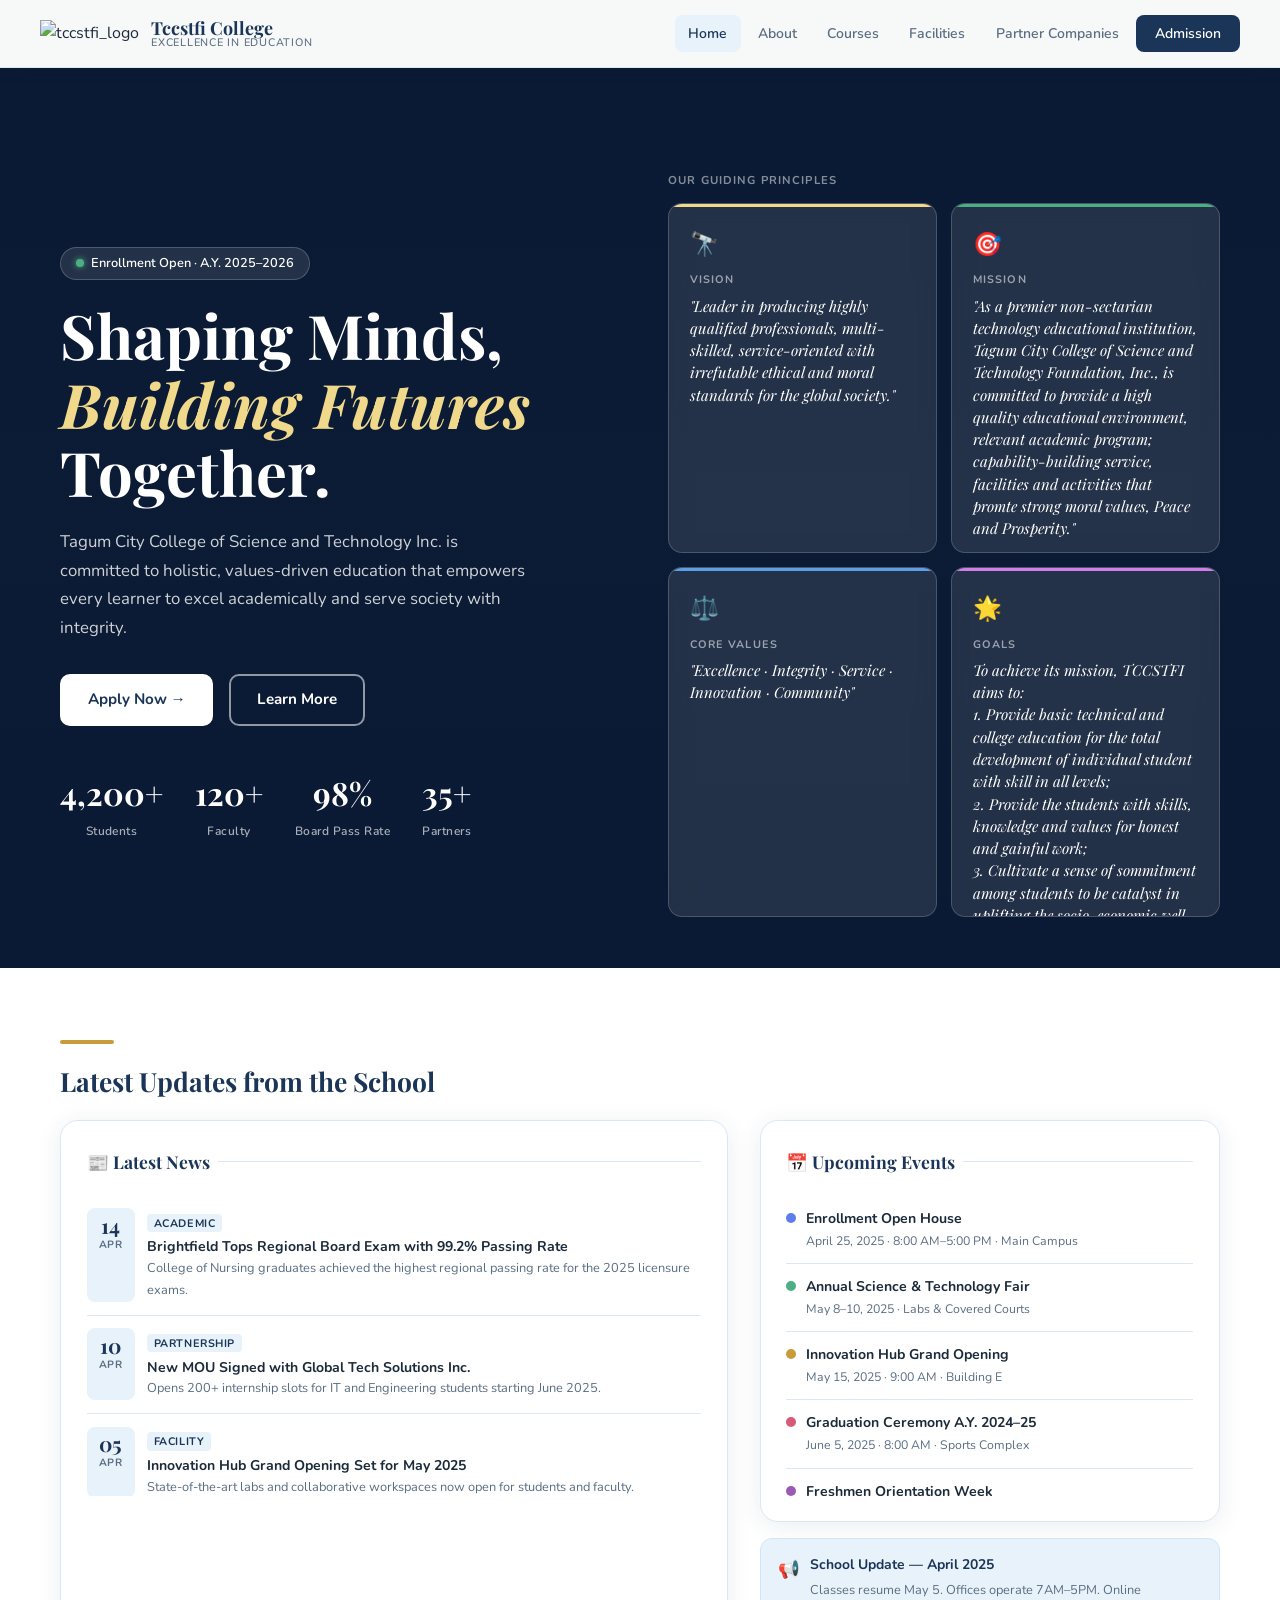
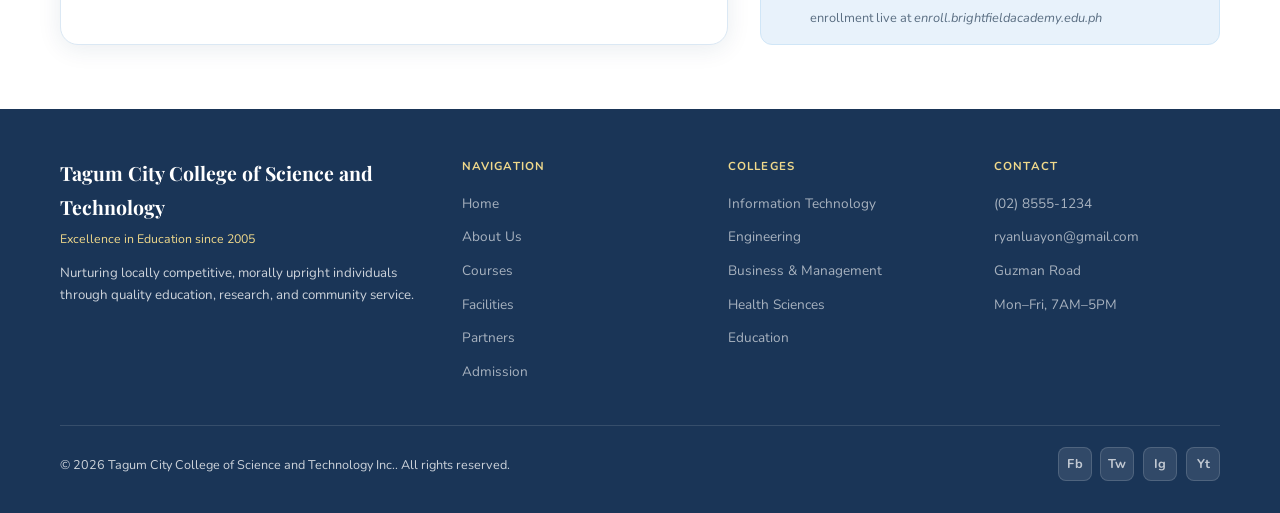
==== index.html @ 43480ca5 "Add files via upload" ====
<!DOCTYPE html>
<html lang="en">
<head>
<meta charset="UTF-8"/>
<meta name="viewport" content="width=device-width, initial-scale=1.0"/>
<title>Tccstfi College</title>
<link href="https://fonts.googleapis.com/css2?family=Playfair+Display:ital,wght@0,400;0,600;0,700;1,400&family=Nunito:wght@300;400;500;600;700&display=swap" rel="stylesheet"/>
<link rel="stylesheet" href="style.css"/>
</head>
<body>

                                                    <!-- NAVBAR -->

<nav>
  <div class="logo" onclick="go('home')">
    <div class="logo-box">
       <img src="/images/logo.png" alt="tccstfi_logo" class="tccstfi_logo">
    </div>
    <div class="logo-text">Tccstfi College<small>Excellence in Education</small></div>
  </div>
  <div class="nav-links" id="nl">
    <a data-p="home"       onclick="go('home')"        class="active">Home</a>
    <a data-p="about"      onclick="go('about')">About</a>
    <a data-p="courses"    onclick="go('courses')">Courses</a>
    <a data-p="facilities" onclick="go('facilities')">Facilities</a>
    <a data-p="partners"   onclick="go('partners')">Partner Companies</a>
    <a data-p="admission"  onclick="go('admission')"   class="cta">Admission</a>
  </div>
  <div class="burger" onclick="toggleMob()"><span></span><span></span><span></span></div>
</nav>

<div class="mob-nav" id="mn">
  <a data-m="home"       onclick="go('home');closeMob()"        class="active">Home</a>
  <a data-m="about"      onclick="go('about');closeMob()">About</a>
  <a data-m="courses"    onclick="go('courses');closeMob()">Courses</a>
  <a data-m="facilities" onclick="go('facilities');closeMob()">Facilities</a>
  <a data-m="partners"   onclick="go('partners');closeMob()">Partner Companies</a>
  <a data-m="admission"  onclick="go('admission');closeMob()" class="mcta">Admission</a>
</div>


                                                                    <!-- ========== HOME ========== -->

<div class="page active" id="page-home">
  <div class="home-hero">
    <div class="hhi">
      <div>
            <div class="home-live">Enrollment Open · A.Y. 2025–2026</div>
            <h1 class="home-title">Shaping Minds,<br><em>Building Futures</em><br>Together.</h1>
            <p class="home-desc">Tagum City College of Science and Technology Inc. is committed to holistic, values-driven education that empowers every learner to excel academically and serve society with integrity.</p>
            <div class="home-btns">
                <a class="btn-white" onclick="go('admission')">Apply Now →</a>
                <a class="btn-ghost" onclick="go('about')">Learn More</a>
            </div>
            <div class="home-stats">
                <div class="sti">
                    <div class="stn">4,200+</div>
                    <div class="stl">Students</div>
                </div>
                <div class="sti">
                    <div class="stn">120+</div>
                    <div class="stl">Faculty</div>
                </div>
                <div class="sti">
                    <div class="stn">98%</div>
                    <div class="stl">Board Pass Rate</div>
                </div>
                <div class="sti">
                    <div class="stn">35+</div>
                    <div class="stl">Partners</div>
                </div>
            </div>
        </div>
      <div>
        <div style="font-size:.71rem;font-weight:700;letter-spacing:.1em;text-transform:uppercase;color:rgba(255,255,255,.5);margin-bottom:.8rem">Our Guiding Principles</div>
        <div class="vm-grid">
          <div class="vm v1">
            <div class="vm-ico">🔭</div>
            <div class="vm-lbl">Vision</div>
            <div class="vm-txt">"Leader in producing highly qualified professionals, multi-skilled, service-oriented with irrefutable ethical and moral standards for the global society."</div>
        </div>
          <div class="vm v2">
            <div class="vm-ico">🎯</div>
            <div class="vm-lbl">Mission</div>
            <div class="vm-txt">"As a premier non-sectarian technology educational institution, Tagum City College of Science and Technology Foundation, Inc., is committed to provide a high quality educational environment, relevant academic program;
              capability-building service, facilities and activities that promte strong moral values, Peace and Prosperity."
            </div>
        </div>
         <div class="vm v3">
          <div class="vm-ico">⚖️</div>
          <div class="vm-lbl">Core Values</div>
          <div class="vm-txt">"Excellence · Integrity · Service · Innovation · Community"</div>
        </div>
          <div class="vm v4">
            <div class="vm-ico">🌟</div>
            <div class="vm-lbl">Goals</div>
            <div class="vm-txt">To achieve its mission, TCCSTFI aims to: <br>
                  1. Provide basic technical and college education for the total development of individual student with skill in all levels; <br>
                  2. Provide the students with skills, knowledge and values for honest and gainful work; <br>
                  3. Cultivate a sense of sommitment among students to be catalyst in uplifting the socio-economic well being of the community where they live in; <br>
                  4. Train research-oriented students on techniques and scientific ways of finding solutions to social problems. <br>
                  5. Provide outreach programs that facilitate the transfer of technology and promote self-reliance among the less-privileged of the Philippine society; <br>
                  6. Produce highly competent grauates with strong leadership and a high sense of moral and ethical standards for the industry needs; <br>
                  7. Develop and strengthen the values of leadership, cooperation, collegiality and respect for human dignity in a culture of peace. <br></div>
        </div>
        </div>
      </div>
    </div>
  </div>

  <div class="home-updates">
    <div class="hu-in">
      <div class="bar"></div>
      <h2 class="h1" style="font-size:1.65rem;margin-bottom:1.4rem">Latest Updates from the School</h2>
      <div class="hu-grid">

                                                               <!-- ----Latest News ------ -->
            <div class="card">
                <div class="ctitle">📰 Latest News</div>
                <div class="carousel">
                  <div class="carousel-inner">
                     <div class="ni">
                    <div class="nd">
                        <div class="nd-d">14</div>
                        <div class="nd-m">Apr</div>
                    </div>
                    <div>
                        <span class="ntag">Academic</span>
                        <div class="nhead">Brightfield Tops Regional Board Exam with 99.2% Passing Rate</div>
                        <div class="nsnip">College of Nursing graduates achieved the highest regional passing rate for the 2025 licensure exams.</div>
                    </div>
                  </div>
                 <div class="ni">
                    <div class="nd">
                        <div class="nd-d">10</div>
                        <div class="nd-m">Apr</div>
                    </div>
                    <div>
                        <span class="ntag">Partnership</span>
                        <div class="nhead">New MOU Signed with Global Tech Solutions Inc.</div>
                        <div class="nsnip">Opens 200+ internship slots for IT and Engineering students starting June 2025.</div>
                    </div>
                </div>
                <div class="ni">
                    <div class="nd">
                        <div class="nd-d">05</div>
                        <div class="nd-m">Apr</div>
                    </div>
                    <div>
                        <span class="ntag">Facility</span>
                        <div class="nhead">Innovation Hub Grand Opening Set for May 2025</div>
                        <div class="nsnip">State-of-the-art labs and collaborative workspaces now open for students and faculty.</div>
                    </div>
                 </div>
                 <div class="ni">
                    <div class="nd">
                        <div class="nd-d">01</div>
                        <div class="nd-m">Apr</div>
                    </div>
                      <div>
                        <span class="ntag">Award</span>
                        <div class="nhead">Academy Receives CHED Level III Accreditation</div>
                        <div class="nsnip">The highest recognition level granted to four degree programs this academic year.</div>
                   </div>
                  </div>
                <div class="ni">
                    <div class="nd">
                        <div class="nd-d">14</div>
                        <div class="nd-m">Apr</div>
                    </div>
                    <div>
                        <span class="ntag">Academic</span>
                        <div class="nhead">Brightfield Tops Regional Board Exam with 99.2% Passing Rate</div>
                        <div class="nsnip">College of Nursing graduates achieved the highest regional passing rate for the 2025 licensure exams.</div>
                    </div>
                  </div>
                 <div class="ni">
                    <div class="nd">
                        <div class="nd-d">10</div>
                        <div class="nd-m">Apr</div>
                    </div>
                    <div>
                        <span class="ntag">Partnership</span>
                        <div class="nhead">New MOU Signed with Global Tech Solutions Inc.</div>
                        <div class="nsnip">Opens 200+ internship slots for IT and Engineering students starting June 2025.</div>
                    </div>
                </div>
                <div class="ni">
                    <div class="nd">
                        <div class="nd-d">05</div>
                        <div class="nd-m">Apr</div>
                    </div>
                    <div>
                        <span class="ntag">Facility</span>
                        <div class="nhead">Innovation Hub Grand Opening Set for May 2025</div>
                        <div class="nsnip">State-of-the-art labs and collaborative workspaces now open for students and faculty.</div>
                    </div>
                 </div>
                 <div class="ni">
                    <div class="nd">
                        <div class="nd-d">01</div>
                        <div class="nd-m">Apr</div>
                    </div>
                      <div>
                        <span class="ntag">Award</span>
                        <div class="nhead">Academy Receives CHED Level III Accreditation</div>
                        <div class="nsnip">The highest recognition level granted to four degree programs this academic year.</div>
                   </div>
                  </div>
                  </div>
                  </div>
              </div>

                                                                <!-- -----upcoming Events----- -->

            <div>
            <div class="card" style="margin-bottom:1rem">
                <div class="ctitle">📅 Upcoming Events</div>
                <div class="carousel">
                  <div class="carousel-inner">
                    <div class="ei">
                  <div class="edot" style="background:#5c7ded"></div>
                  <div>
                    <div class="etit">Enrollment Open House</div>
                    <div class="emeta">April 25, 2025 · 8:00 AM–5:00 PM · Main Campus</div>
                  </div>
                </div>
                <div class="ei">
                  <div class="edot" style="background:#4caf83"></div>
                  <div>
                    <div class="etit">Annual Science & Technology Fair</div>
                    <div class="emeta">May 8–10, 2025 · Labs & Covered Courts</div>
                  </div>
                </div>
                <div class="ei">
                  <div class="edot" style="background:var(--gold)"></div>
                  <div>
                    <div class="etit">Innovation Hub Grand Opening</div>
                    <div class="emeta">May 15, 2025 · 9:00 AM · Building E</div>
                  </div>
                </div>
                <div class="ei">
                  <div class="edot" style="background:#d85a76"></div>
                  <div>
                    <div class="etit">Graduation Ceremony A.Y. 2024–25</div>
                    <div class="emeta">June 5, 2025 · 8:00 AM · Sports Complex</div>
                  </div>
                  </div>
                <div class="ei">
                  <div class="edot" style="background:#9b59b6"></div>
                  <div>
                    <div class="etit">Freshmen Orientation Week</div>
                    <div class="emeta">August 4–8, 2025 · All Buildings</div>
                  </div>
                </div>
                <div class="ei">
                  <div class="edot" style="background:#5c7ded"></div>
                  <div>
                    <div class="etit">Enrollment Open House</div>
                    <div class="emeta">April 25, 2025 · 8:00 AM–5:00 PM · Main Campus</div>
                  </div>
                </div>
                <div class="ei">
                  <div class="edot" style="background:#4caf83"></div>
                  <div>
                    <div class="etit">Annual Science & Technology Fair</div>
                    <div class="emeta">May 8–10, 2025 · Labs & Covered Courts</div>
                  </div>
                </div>
                <div class="ei">
                  <div class="edot" style="background:var(--gold)"></div>
                  <div>
                    <div class="etit">Innovation Hub Grand Opening</div>
                    <div class="emeta">May 15, 2025 · 9:00 AM · Building E</div>
                  </div>
                </div>
                <div class="ei">
                  <div class="edot" style="background:#d85a76"></div>
                  <div>
                    <div class="etit">Graduation Ceremony A.Y. 2024–25</div>
                    <div class="emeta">June 5, 2025 · 8:00 AM · Sports Complex</div>
                  </div>
                  </div>
                <div class="ei">
                  <div class="edot" style="background:#9b59b6"></div>
                  <div>
                    <div class="etit">Freshmen Orientation Week</div>
                    <div class="emeta">August 4–8, 2025 · All Buildings</div>
                  </div>
                </div>
                </div>
                 </div>
            </div>
            <div class="ustrip">
              <span style="font-size:1.1rem;flex-shrink:0;margin-top:2px">📢</span>
              <div><strong>School Update — April 2025</strong>
                <span>Classes resume May 5. Offices operate 7AM–5PM. Online enrollment live at <em>enroll.brightfieldacademy.edu.ph</em></span>
              </div>
            </div>
            </div>
      </div>
    </div>
  </div>

  <footer>
    <div class="fi">
    <div class="fgrid">
    <div>
      <div class="fn">Tagum City College of Science and Technology</div>
      <div class="ftag">Excellence in Education since 2005</div>
      <p class="fdesc">Nurturing locally competitive, morally upright individuals through quality education, research, and community service.</p>
    </div>
    <div>
      <div class="fct">Navigation</div>
      <ul class="fl">
        <li><a onclick="go('home')">Home</a></li>
        <li><a onclick="go('about')">About Us</a></li>
        <li><a onclick="go('courses')">Courses</a></li>
        <li><a onclick="go('facilities')">Facilities</a></li>
        <li><a onclick="go('partners')">Partners</a></li>
        <li><a onclick="go('admission')">Admission</a></li>
      </ul>
    </div>
    <div>
      <div class="fct">Colleges</div>
      <ul class="fl">
        <li><a onclick="go('courses')">Information Technology</a></li>
        <li><a onclick="go('courses')">Engineering</a></li>
        <li><a onclick="go('courses')">Business & Management</a></li>
        <li><a onclick="go('courses')">Health Sciences</a></li>
        <li><a onclick="go('courses')">Education</a></li>
      </ul>
    </div>
    <div>
      <div class="fct">Contact</div>
      <ul class="fl"><li>
        <a href="tel:028555-1234">(02) 8555-1234</a></li>
        <li><a href="ryanluayon@gmail.com">ryanluayon@gmail.com</a></li>
        <li><a>Guzman Road</a></li>
        <li><a>Mon–Fri, 7AM–5PM</a></li>
      </ul>
    </div>
  </div>
  <div class="fbot">
    <div class="fcopy">© 2026 Tagum City College of Science and Technology Inc.. All rights reserved.</div>
    <div class="fsoc">
      <a href="#" class="sbtn">Fb</a>
      <a href="#" class="sbtn">Tw</a>
      <a href="#" class="sbtn">Ig</a>
      <a href="#" class="sbtn">Yt</a>
    </div>
  </div>
</div>
</footer>
</div>


                                                  <!-- ========== ABOUT ========== -->
<div class="page" id="page-about">
  <div class="phero">
    <div class="phero-in">
      <div class="phero-tag">Our Story</div>
      <div class="phero-title">About Tagum City College Of Science and Technology Inc.</div>
      <p class="phero-sub">A legacy of academic excellence, community service, and character development since 2005.</p>
      <div class="breadcrumb"><a onclick="go('home')">Home</a>
        <span>›</span>
        <span>About</span>
      </div>
    </div>
  </div>

  <div class="wrap">
    <div class="ab-grid">
      <div style="position:relative">
        <div class="ab-frame">
          <div class="ab-frame-in">
            <img src="/images/tccstfi.png" alt="">
            <p>Tagum City College of Science and Technology Inc.</p>
          </div>
          <div class="ab-badge"><strong>1989</strong><span>Year Founded</span></div>
        </div>
        <div class="ab-vals">
          <div class="avc">
            <div class="avc-t">🏆 Excellence</div>
            <div class="avc-d">Committed to the highest academic and professional standards in all endeavors.</div>
          </div>
          <div class="avc">
            <div class="avc-t">🤝 Integrity</div>
            <div class="avc-d">Upholding honesty, transparency, and ethical conduct in every action.</div>
          </div>
          <div class="avc">
            <div class="avc-t">🌱 Service</div>
            <div class="avc-d">Dedicated to giving back through outreach and community extension work.</div>
          </div>
          <div class="avc"><div class="avc-t">💡 Innovation</div>
          <div class="avc-d">Embracing new ideas, research, and technologies to advance education.</div>
        </div>
        </div>
      </div>
      <div>
        <div class="tag">Our History</div>
        <h2 class="h1">A Legacy of Learning &amp; Leadership</h2>
        <div class="bar"></div>
        <p style="color:var(--muted);margin-bottom:1.5rem;font-size:.95rem">Tagum City College of Science and Technology Inc. was born from a dream to bring quality education to the community — a vision that has grown into one of the region's most trusted academic institutions, shaping thousands of lives for over two decades.</p>
        <div class="tl">
          <div class="tli">
            <div class="tll">
              <div class="tld"></div>
              <div class="tlln"></div>
            </div>
            <div>
              <div class="tly">1989</div>
              <div class="tlt">Founding</div>
              <div class="tldesc">Established by Blah Blah Blah with a mission to make higher education accessible to all in the region.</div>
            </div>
          </div>
          <div class="tli">
            <div class="tll">
              <div class="tld"></div>
              <div class="tlln"></div>
            </div>
            <div>
              <div class="tly">2005</div>
              <div class="tlt">First CHED Accreditation</div>
              <div class="tldesc">Palihug nalang ko unsay ibutang ninyo drea basta about.</div>
            </div>
          </div>
          <div class="tli">
            <div class="tll">
              <div class="tld"></div>
              <div class="tlln"></div>
            </div>
            <div>
              <div class="tly">2005</div>
              <div class="tlt">Campus Expansion</div>
              <div class="tldesc">Basta when na expand and campus.</div>
            </div>
          </div>
          <div class="tli">
            <div class="tll">
              <div class="tld"></div>
              <div class="tlln"></div>
            </div>
            <div>
              <div class="tly">2015</div>
              <div class="tlt">Digital Transformation</div>
              <div class="tldesc">Launched online learning platforms and formed 20+ corporate partnerships for OJT placements.</div>
            </div>
          </div>
          <div class="tli">
            <div class="tll">
              <div class="tld"></div>
            </div>
            <div>
              <div class="tly">2025</div>
              <div class="tlt">Today</div>
              <div class="tldesc">Over 4,200 students, 120+ faculty, 6 colleges, and 35+ industry partners — shaping the future every day gipamatak an ra naku ni wala ko kabalo unsay ibutang.</div>
            </div>
          </div>
        </div>
        <div style="margin-top:2rem"><a class="btn" onclick="go('courses')">Explore Our Courses →</a></div>
      </div>
    </div>
  </div>

  <footer>
    <div class="fi">
    <div class="fgrid">
    <div>
      <div class="fn">Tagum City College of Science and Technology</div>
      <div class="ftag">Excellence in Education since 2005</div>
      <p class="fdesc">Nurturing locally competitive, morally upright individuals through quality education, research, and community service.</p>
    </div>
    <div>
      <div class="fct">Navigation</div>
      <ul class="fl">
        <li><a onclick="go('home')">Home</a></li>
        <li><a onclick="go('about')">About Us</a></li>
        <li><a onclick="go('courses')">Courses</a></li>
        <li><a onclick="go('facilities')">Facilities</a></li>
        <li><a onclick="go('partners')">Partners</a></li>
        <li><a onclick="go('admission')">Admission</a></li>
      </ul>
    </div>
    <div>
      <div class="fct">Colleges</div>
      <ul class="fl">
        <li><a onclick="go('courses')">Information Technology</a></li>
        <li><a onclick="go('courses')">Engineering</a></li>
        <li><a onclick="go('courses')">Business & Management</a></li>
        <li><a onclick="go('courses')">Health Sciences</a></li>
        <li><a onclick="go('courses')">Education</a></li>
      </ul>
    </div>
    <div>
      <div class="fct">Contact</div>
      <ul class="fl"><li>
        <a href="tel:028555-1234">(02) 8555-1234</a></li>
        <li><a href="ryanluayon@gmail.com">ryanluayon@gmail.com</a></li>
        <li><a>Guzman Road</a></li>
        <li><a>Mon–Fri, 7AM–5PM</a></li>
      </ul>
    </div>
  </div>
  <div class="fbot">
    <div class="fcopy">© 2026 Tagum City College of Science and Technology Inc.. All rights reserved.</div>
    <div class="fsoc">
      <a href="#" class="sbtn">Fb</a>
      <a href="#" class="sbtn">Tw</a>
      <a href="#" class="sbtn">Ig</a>
      <a href="#" class="sbtn">Yt</a>
    </div>
  </div>
</div>
</footer>
</div>


                                                  <!-- ========== COURSES ========== -->
<div class="page" id="page-courses">
  <div class="phero"><div class="phero-in">
    <div class="phero-tag">Academic Programs</div>
    <div class="phero-title">Explore Our Courses</div>
    <p class="phero-sub">Six colleges offering undergraduate and graduate programs designed to meet industry demands and develop career-ready graduates.</p>
    <div class="breadcrumb">
      <a onclick="go('home')">Home</a>
      <span>›</span>
      <span>Courses</span>
    </div>
  </div>
</div>

  <div class="wrap">
    <div class="cg">
      <div class="cc"><div class="cc-bar b1"></div><div class="cc-head"><div class="cc-ico i1">💻</div><div><div class="cc-name">College of Information Technology</div><div class="cc-lvl">Undergraduate · Graduate</div></div></div><p class="cc-desc">Develop technical expertise in software, networks, and digital systems for today's fast-evolving technology landscape.</p><div class="cc-slbl">Programs Offered</div><div class="cc-tags"><span class="cc-tag">BS Computer Science</span><span class="cc-tag">BS Information Technology</span><span class="cc-tag">BS Data Science</span><span class="cc-tag">MS Information Systems</span><span class="cc-tag">Certificate in Cybersecurity</span></div><div class="cc-foot"><span class="cc-dur">4 yrs (BS) · 2 yrs (MS)</span><span class="cc-u">136–142 Units</span></div></div>

      <div class="cc"><div class="cc-bar b2"></div><div class="cc-head"><div class="cc-ico i2">⚙️</div><div><div class="cc-name">College of Engineering</div><div class="cc-lvl">Undergraduate · Graduate</div></div></div><p class="cc-desc">Build, innovate, and solve real-world problems through rigorous engineering education and hands-on training.</p><div class="cc-slbl">Programs Offered</div><div class="cc-tags"><span class="cc-tag">BS Civil Engineering</span><span class="cc-tag">BS Electrical Engineering</span><span class="cc-tag">BS Mechanical Engineering</span><span class="cc-tag">BS Electronics Engineering</span><span class="cc-tag">MS Engineering Management</span></div><div class="cc-foot"><span class="cc-dur">5 yrs (BS) · 2 yrs (MS)</span><span class="cc-u">170–180 Units</span></div></div>

      <div class="cc"><div class="cc-bar b3"></div><div class="cc-head"><div class="cc-ico i3">🏢</div><div><div class="cc-name">College of Business &amp; Management</div><div class="cc-lvl">Undergraduate · Graduate</div></div></div><p class="cc-desc">Equip future leaders with business acumen, entrepreneurial thinking, and global management principles.</p><div class="cc-slbl">Programs Offered</div><div class="cc-tags"><span class="cc-tag">BS Accountancy</span><span class="cc-tag">BS Business Administration</span><span class="cc-tag">BS Entrepreneurship</span><span class="cc-tag">BS Financial Management</span><span class="cc-tag">MBA</span></div><div class="cc-foot"><span class="cc-dur">4 yrs (BS) · 2 yrs (MBA)</span><span class="cc-u">130–148 Units</span></div></div>

      <div class="cc"><div class="cc-bar b4"></div><div class="cc-head"><div class="cc-ico i4">🩺</div><div><div class="cc-name">College of Health Sciences</div><div class="cc-lvl">Undergraduate · Post-grad</div></div></div><p class="cc-desc">Train compassionate health professionals in evidence-based practice, clinical skills, and patient-centered care.</p><div class="cc-slbl">Programs Offered</div><div class="cc-tags"><span class="cc-tag">BS Nursing</span><span class="cc-tag">BS Pharmacy</span><span class="cc-tag">BS Medical Technology</span><span class="cc-tag">BS Radiologic Technology</span><span class="cc-tag">BS Physical Therapy</span></div><div class="cc-foot"><span class="cc-dur">4 yrs (BS)</span><span class="cc-u">150–160 Units</span></div></div>

      <div class="cc"><div class="cc-bar b5"></div><div class="cc-head"><div class="cc-ico i5">📚</div><div><div class="cc-name">College of Education</div><div class="cc-lvl">Undergraduate · Graduate</div></div></div><p class="cc-desc">Shape skilled educators committed to learner-centered and inclusive quality teaching across all levels.</p><div class="cc-slbl">Programs Offered</div><div class="cc-tags"><span class="cc-tag">BSED – English</span><span class="cc-tag">BSED – Mathematics</span><span class="cc-tag">BSED – Science</span><span class="cc-tag">BEED – Gen. Education</span><span class="cc-tag">Master of Arts in Teaching</span></div><div class="cc-foot"><span class="cc-dur">4 yrs (BS) · 2 yrs (MAT)</span><span class="cc-u">140–152 Units</span></div></div>

      <div class="cc"><div class="cc-bar b6"></div><div class="cc-head"><div class="cc-ico i6">🔬</div><div><div class="cc-name">College of Arts &amp; Sciences</div><div class="cc-lvl">Undergraduate · Graduate</div></div></div><p class="cc-desc">Explore humanities, social sciences, and natural sciences to develop critical thinking and broad perspectives.</p><div class="cc-slbl">Programs Offered</div><div class="cc-tags"><span class="cc-tag">BS Psychology</span><span class="cc-tag">AB Communication</span><span class="cc-tag">BS Biology</span><span class="cc-tag">AB Political Science</span><span class="cc-tag">Master of Psychology</span></div><div class="cc-foot"><span class="cc-dur">4 yrs (BS/AB) · 2 yrs (MS)</span><span class="cc-u">128–145 Units</span></div></div>
    </div>

    <div style="text-align:center;margin-top:3rem;padding:2rem;background:var(--white);border:1px solid var(--border);border-radius:var(--rl);box-shadow:var(--sh)">
      <p style="font-size:.95rem;color:var(--muted);margin-bottom:.8rem">Questions about a specific program? Our academic advisors are ready to help.</p>
      <a class="btn" onclick="go('admission')">Contact an Academic Advisor →</a>
    </div>
  </div>

 <footer>
    <div class="fi">
    <div class="fgrid">
    <div>
      <div class="fn">Tagum City College of Science and Technology</div>
      <div class="ftag">Excellence in Education since 2005</div>
      <p class="fdesc">Nurturing locally competitive, morally upright individuals through quality education, research, and community service.</p>
    </div>
    <div>
      <div class="fct">Navigation</div>
      <ul class="fl">
        <li><a onclick="go('home')">Home</a></li>
        <li><a onclick="go('about')">About Us</a></li>
        <li><a onclick="go('courses')">Courses</a></li>
        <li><a onclick="go('facilities')">Facilities</a></li>
        <li><a onclick="go('partners')">Partners</a></li>
        <li><a onclick="go('admission')">Admission</a></li>
      </ul>
    </div>
    <div>
      <div class="fct">Colleges</div>
      <ul class="fl">
        <li><a onclick="go('courses')">Information Technology</a></li>
        <li><a onclick="go('courses')">Engineering</a></li>
        <li><a onclick="go('courses')">Business & Management</a></li>
        <li><a onclick="go('courses')">Health Sciences</a></li>
        <li><a onclick="go('courses')">Education</a></li>
      </ul>
    </div>
    <div>
      <div class="fct">Contact</div>
      <ul class="fl"><li>
        <a href="tel:028555-1234">(02) 8555-1234</a></li>
        <li><a href="ryanluayon@gmail.com">ryanluayon@gmail.com</a></li>
        <li><a>Guzman Road</a></li>
        <li><a>Mon–Fri, 7AM–5PM</a></li>
      </ul>
    </div>
  </div>
  <div class="fbot">
    <div class="fcopy">© 2026 Tagum City College of Science and Technology Inc.. All rights reserved.</div>
    <div class="fsoc">
      <a href="#" class="sbtn">Fb</a>
      <a href="#" class="sbtn">Tw</a>
      <a href="#" class="sbtn">Ig</a>
      <a href="#" class="sbtn">Yt</a>
    </div>
  </div>
</div>
</footer>
</div>


                                                <!-- ========== FACILITIES ========== -->
<div class="page" id="page-facilities">
  <div class="phero"><div class="phero-in">
    <div class="phero-tag">Campus Life</div>
    <div class="phero-title">World-Class Facilities</div>
    <p class="phero-sub">A modern 12-hectare campus with dedicated buildings, cutting-edge labs, and extensive recreational infrastructure.</p>
    <div class="breadcrumb">
      <a onclick="go('home')">Home</a>
      <span>›</span>
      <span>Facilities</span>
    </div>
  </div>
</div>

  <div class="wrap">
    <div class="fac-banner">
      <div><div class="fb-t">A Campus Built for Excellence</div><p class="fb-s">Our award-winning campus spans 12 hectares with buildings for each college, recreation areas, and cutting-edge research infrastructure designed to elevate the student experience.</p></div>
      <div class="fb-stats"><div class="fbs"><div class="fbs-n">12</div><div class="fbs-l">Hectares</div></div><div class="fbs"><div class="fbs-n">18</div><div class="fbs-l">Buildings</div></div><div class="fbs"><div class="fbs-n">60+</div><div class="fbs-l">Laboratories</div></div><div class="fbs"><div class="fbs-n">3</div><div class="fbs-l">Libraries</div></div></div>
    </div>
    <div class="fg">
      <div class="fc">
        <div class="fc-img f1">🏛️</div>
        <div class="fc-b">
          <div class="fc-t">Administration Building</div>
          <div class="fc-d">Houses the President's Office, Registrar, Finance, and all administrative departments.</div>
          <div class="fc-badge">Main Campus</div>
        </div>
      </div>
      <div class="fc">
        <div class="fc-img f2">🔬</div>
        <div class="fc-b">
          <div class="fc-t">Science & Research Complex</div>
          <div class="fc-d">24 specialized laboratories with advanced instruments for academic programs and research.</div>
          <div class="fc-badge">Building B</div>
        </div>
      </div>
      <div class="fc">
        <div class="fc-img f3">💡</div>
        <div class="fc-b">
          <div class="fc-t">Innovation Hub</div>
          <div class="fc-d">Co-working spaces, maker labs, a startup incubator, and digital studios for entrepreneurs.</div>
          <div class="fc-badge">Building E · New</div>
        </div>
      </div>
      <div class="fc">
        <div class="fc-img f4">🏥</div>
        <div class="fc-b">
          <div class="fc-t">Health Sciences Building</div>
          <div class="fc-d">Clinical simulation labs, anatomy rooms, and a student health clinic for medical programs.</div>
          <div class="fc-badge">Building C</div>
        </div>
      </div>
      <div class="fc">
        <div class="fc-img f5">📖</div>
        <div class="fc-b">
          <div class="fc-t">Central Library</div>
          <div class="fc-d">80,000+ volumes, digital resources, silent study areas, and collaborative reading lounges.</div>
          <div class="fc-badge">Learning Center</div>
        </div>
      </div>
      <div class="fc">
        <div class="fc-img f6">🏊</div>
        <div class="fc-b"><div class="fc-t">Sports & Wellness Complex</div>
        <div class="fc-d">Olympic pool, gymnasium, outdoor courts, fitness center, and a 400m running track.</div>
        <div class="fc-badge">Recreation Area</div>
      </div>
    </div>
      <div class="fc">
        <div class="fc-img f7">🍽️</div>
        <div class="fc-b">
          <div class="fc-t">Student Center & Cafeteria</div>
          <div class="fc-d">Multi-level food court, student org offices, counseling center, and student lounges.</div>
          <div class="fc-badge">Building D</div>
        </div>
      </div>
      <div class="fc">
        <div class="fc-img f8">🎭</div>
        <div class="fc-b">
          <div class="fc-t">Performing Arts Theater</div>
          <div class="fc-d">1,200-seat auditorium with professional stage lighting, sound systems, and rehearsal rooms.</div>
          <div class="fc-badge">Cultural Center</div>
        </div>
      </div>
    </div>
  </div>

<footer>
    <div class="fi">
    <div class="fgrid">
    <div>
      <div class="fn">Tagum City College of Science and Technology</div>
      <div class="ftag">Excellence in Education since 2005</div>
      <p class="fdesc">Nurturing locally competitive, morally upright individuals through quality education, research, and community service.</p>
    </div>
    <div>
      <div class="fct">Navigation</div>
      <ul class="fl">
        <li><a onclick="go('home')">Home</a></li>
        <li><a onclick="go('about')">About Us</a></li>
        <li><a onclick="go('courses')">Courses</a></li>
        <li><a onclick="go('facilities')">Facilities</a></li>
        <li><a onclick="go('partners')">Partners</a></li>
        <li><a onclick="go('admission')">Admission</a></li>
      </ul>
    </div>
    <div>
      <div class="fct">Colleges</div>
      <ul class="fl">
        <li><a onclick="go('courses')">Information Technology</a></li>
        <li><a onclick="go('courses')">Engineering</a></li>
        <li><a onclick="go('courses')">Business & Management</a></li>
        <li><a onclick="go('courses')">Health Sciences</a></li>
        <li><a onclick="go('courses')">Education</a></li>
      </ul>
    </div>
    <div>
      <div class="fct">Contact</div>
      <ul class="fl"><li>
        <a href="tel:028555-1234">(02) 8555-1234</a></li>
        <li><a href="ryanluayon@gmail.com">ryanluayon@gmail.com</a></li>
        <li><a>Guzman Road</a></li>
        <li><a>Mon–Fri, 7AM–5PM</a></li>
      </ul>
    </div>
  </div>
  <div class="fbot">
    <div class="fcopy">© 2026 Tagum City College of Science and Technology Inc.. All rights reserved.</div>
    <div class="fsoc">
      <a href="#" class="sbtn">Fb</a>
      <a href="#" class="sbtn">Tw</a>
      <a href="#" class="sbtn">Ig</a>
      <a href="#" class="sbtn">Yt</a>
    </div>
  </div>
</div>
</footer>
</div>


                                                <!-- ========== PARTNERS ========== -->
<div class="page" id="page-partners">
  <div class="phero"><div class="phero-in">
    <div class="phero-tag">Industry Connections</div>
    <div class="phero-title">Our Partner Companies</div>
    <p class="phero-sub">Leading corporations partnering with us to provide real-world exposure, internships, and career opportunities for our graduates.</p>
    <div class="breadcrumb"><a onclick="go('home')">Home</a><span>›</span><span>Partner Companies</span></div>
  </div></div>

  <div class="wrap">
    <div class="pg">
      <div class="pc">
        <div class="plogo p1">AFP</div>
        <div>
          <div class="pn">Global Tech Solutions Inc.</div>
          <div class="pi">Information Technology</div>
        </div>
        <p class="pd">A multinational IT company providing software development, cloud solutions, and digital transformation services across Southeast Asia.</p>
        <div class="ps">Partner since 2018 · 80+ Internship Slots</div>
      </div>
      <div class="pc">
        <div class="plogo p2">BFP</div>
        <div>
          <div class="pn">MedPrime Healthcare Group</div>
          <div class="pi">Healthcare & Medicine</div>
        </div>
        <p class="pd">A leading hospital network with 12 facilities nationwide, offering clinical immersion programs for health science students.</p>
        <div class="ps">Partner since 2007 · Clinical Training Partner</div>
      </div>
      <div class="pc">
        <div class="plogo p3">PDEA</div>
        <div>
          <div class="pn">Brightcore Finance Corp.</div>
          <div class="pi">Banking & Finance</div>
        </div>
        <p class="pd">A top-tier financial institution with dedicated internship slots for Accountancy and Financial Management students.</p>
        <div class="ps">Partner since 2012 · 40+ Internship Slots</div>
      </div>
      <div class="pc">
        <div class="plogo p4">SWAT</div>
        <div>
          <div class="pn">Apex Infrastructure &amp; Engineering</div>
          <div class="pi">Construction & Engineering</div>
        </div>
        <p class="pd">One of the country's premier construction firms, offering site immersion programs for engineering students on national projects.</p>
        <div class="ps">Partner since 2010 · Site Immersion Partner</div>
      </div>
      <div class="pc">
        <div class="plogo p5">LTO</div>
        <div>
          <div class="pn">LearningEdge Corporation</div>
          <div class="pi">EdTech & Publishing</div>
        </div>
        <p class="pd">An educational technology company supporting curriculum development, digital tools, and teacher training at TCCSTFI.</p>
        <div class="ps">Partner since 2016 · Curriculum Partner</div>
      </div>
      <div class="pc">
        <div class="plogo p6">PAGCOR</div>
        <div>
          <div class="pn">EcoGreen Farms &amp; Solutions</div>
          <div class="pi">Agriculture & Environment</div>
        </div>
        <p class="pd">A sustainable agribusiness collaborating with Biology and Environmental Science programs for research and community extension projects.</p>
        <div class="ps">Partner since 2020 · Research Partner</div></div>
    </div>
    <div class="pcta">
      <p>Interested in becoming a <strong>Tagum City College of Science and Technology Inc. partner company?</strong> Join our growing network of industry collaborators and help shape the next generation.</p>
      <a class="btn" onclick="go('admission')">Contact Our Partnership Office →</a>
    </div>
  </div>

 <footer>
    <div class="fi">
    <div class="fgrid">
    <div>
      <div class="fn">Tagum City College of Science and Technology</div>
      <div class="ftag">Excellence in Education since 2005</div>
      <p class="fdesc">Nurturing locally competitive, morally upright individuals through quality education, research, and community service.</p>
    </div>
    <div>
      <div class="fct">Navigation</div>
      <ul class="fl">
        <li><a onclick="go('home')">Home</a></li>
        <li><a onclick="go('about')">About Us</a></li>
        <li><a onclick="go('courses')">Courses</a></li>
        <li><a onclick="go('facilities')">Facilities</a></li>
        <li><a onclick="go('partners')">Partners</a></li>
        <li><a onclick="go('admission')">Admission</a></li>
      </ul>
    </div>
    <div>
      <div class="fct">Colleges</div>
      <ul class="fl">
        <li><a onclick="go('courses')">Information Technology</a></li>
        <li><a onclick="go('courses')">Engineering</a></li>
        <li><a onclick="go('courses')">Business & Management</a></li>
        <li><a onclick="go('courses')">Health Sciences</a></li>
        <li><a onclick="go('courses')">Education</a></li>
      </ul>
    </div>
    <div>
      <div class="fct">Contact</div>
      <ul class="fl"><li>
        <a href="tel:028555-1234">(02) 8555-1234</a></li>
        <li><a href="ryanluayon@gmail.com">ryanluayon@gmail.com</a></li>
        <li><a>Guzman Road</a></li>
        <li><a>Mon–Fri, 7AM–5PM</a></li>
      </ul>
    </div>
  </div>
  <div class="fbot">
    <div class="fcopy">© 2026 Tagum City College of Science and Technology Inc.. All rights reserved.</div>
    <div class="fsoc">
      <a href="#" class="sbtn">Fb</a>
      <a href="#" class="sbtn">Tw</a>
      <a href="#" class="sbtn">Ig</a>
      <a href="#" class="sbtn">Yt</a>
    </div>
  </div>
</div>
</footer>
</div>


                                                <!-- ========== ADMISSION ========== -->
<div class="page" id="page-admission">
  <div class="phero">
    <div class="phero-in">
    <div class="phero-tag">Join Our Community</div>
    <div class="phero-title">Admission &amp; Enrollment</div>
    <p class="phero-sub">Your journey to excellence starts here. Apply online or visit us — we'd love to welcome you to TCCSTFI.</p>
    <div class="breadcrumb">
      <a onclick="go('home')">Home</a>
      <span>›</span>
      <span>Admission</span>
    </div>
  </div>
</div>

  <div class="wrap">
    <div class="adm-top">
      <div>
        <h3 class="adm-t">Your Journey Starts Here</h3>
        <p class="adm-d">We welcome aspiring students from all backgrounds. Our admission process is straightforward, transparent, and student-friendly. Start your application today!</p>
        <div class="adm-rl">Requirements</div>
        <ul class="adm-list">
          <li>Original &amp; photocopy of Form 138 (Grade 12 Report Card)</li>
          <li>PSA-issued Birth Certificate (2 copies)</li>
          <li>Certificate of Good Moral Character</li>
          <li>2×2 ID Photos — 4 copies, white background</li>
          <li>Medical Certificate from a licensed physician</li>
          <li>Passed the Brightfield Admission Test (BAT)</li>
          <li>Senior High School Diploma or equivalent</li>
        </ul>
        <!-- ---------<div style="margin-top:1.4rem"><a href="https://www.ryanluayon.com/admission" target="_blank" class="btn">Apply Online at ryanluayon.com →</a></div> -->
      </div>
      <div>
        <div style="font-weight:700;font-size:.88rem;color:var(--navy);margin-bottom:.8rem">Application Steps</div>
        <div class="adm-steps">
          <div class="adm-step"><div class="adm-sn">01</div><div><div class="adm-st">Create an Account</div><div class="adm-sd">Register at our enrollment portal and fill out the online application form completely.</div></div></div>
          <div class="adm-step"><div class="adm-sn">02</div><div><div class="adm-st">Take the Admission Test</div><div class="adm-sd">Schedule and complete the Brightfield Admission Test (BAT) — online or on-campus.</div></div></div>
          <div class="adm-step"><div class="adm-sn">03</div><div><div class="adm-st">Submit Documents</div><div class="adm-sd">Upload or personally submit all required documents to the Registrar's Office.</div></div></div>
          <div class="adm-step"><div class="adm-sn">04</div><div><div class="adm-st">Receive Acceptance &amp; Enroll</div><div class="adm-sd">Upon approval, pay the enrollment fee and complete your official enrollment.</div></div></div>
        </div>
      </div>
    </div>

    <div class="adm-mid">
      <div class="adm-cc">
        <div class="adm-ct">📞 Admission Office Contact</div>
        <!-- -----<div class="crow"><div class="cico">🌐</div><div><div class="clbl">Official Website</div><div class="cval"><a href="https://www.tccstfi.edu.ph" target="_blank">www.tccstfi.edu.ph</a></div></div></div> -->
        <div class="crow">
          <div class="cico">📧</div>
          <div>
            <div class="clbl">Email</div>
            <div class="cval">
              <a href="ryanluayon1357908642@gmail.com">admissions@tccstfi.edu.ph</a>
            </div>
          </div>
        </div>
        <div class="crow">
          <div class="cico">📞</div>
          <div>
            <div class="clbl">Phone</div>
            <div class="cval">4758354657475</div>
          </div>
        </div>
        <div class="crow">
          <div class="cico">📱</div>
          <div>
            <div class="clbl">Mobile / Viber</div>
            <div class="cval">+63 991-129-4462</div>
          </div>
        </div>
        <div class="crow">
          <div class="cico">📍</div>
          <div>
            <div class="clbl">Address</div>
            <div class="cval">Elpidio M. Gazmen Compound, Gazmen Road, Tagum City, Philippines, 8100</div>
          </div>
        </div>
        <div class="crow">
          <div class="cico">⏰</div>
          <div>
            <div class="clbl">Office Hours</div>
            <div class="cval">Monday – Friday, 7:00 AM – 5:00 PM</div>
          </div>
        </div>
        <div class="crow">
          <div class="cico">💬</div>
          <div>
            <div class="clbl">Facebook Page</div>
            <div class="cval">
              <a href="https://www.facebook.com/tccsttagum" target="_blank">fb.com/TCCSTFI</a>
            </div>
          </div>
        </div>
      </div>
      <div class="adm-mc">
        <div class="mhead">
          <span style="font-size:1rem">📍</span>
          <div><strong>Campus Location — Live Map</strong><br>
            <span>Elpidio M. Gazmen Compound, Gazmen Road, Tagum City</span>
          </div>
        </div>
        <iframe class="mframe" src="https://www.google.com/maps/embed?pb=!1m18!1m12!1m3!1d3956.0128942448127!2d125.79958618485176!3d7.463824173332497!2m3!1f0!2f0!3f0!3m2!1i1024!2i768!4f13.1!3m3!1m2!1s0x32f953385be5a1bb%3A0xa455a9bc7ecdf4b4!2sTagum%20City%20College%20of%20Science%20and%20Technology%20Foundation%20Incorporated!5e0!3m2!1sen!2sph!4v1776565815642!5m2!1sen!2sph" allowfullscreen="" loading="lazy" referrerpolicy="no-referrer-when-downgrade" title="Campus Map"></iframe>
      </div>
    </div>

    <div class="adm-dates">
      <div class="adm-dt">📆 Important Admission Dates — A.Y. 2025–2026</div>
      <div class="dg">
        <div class="di">
          <div class="dl">Application Opens</div>
          <div class="dv">March 1, 2025</div>
          <div class="dn">Online & Walk-in</div>
        </div>
        <div class="di">
          <div class="dl">Admission Test</div>
          <div class="dv">Apr 5–May 30</div>
          <div class="dn">By appointment</div>
        </div>
        <div class="di">
          <div class="dl">App. Deadline</div>
          <div class="dv">June 15, 2025</div>
          <div class="dn">No extensions</div>
        </div>
        <div class="di">
          <div class="dl">Results Release</div>
          <div class="dv">June 25, 2025</div>
          <div class="dn">Via email & portal</div>
        </div>
        <div class="di">
          <div class="dl">Enrollment Period</div>
          <div class="dv">July 1–25, 2025</div>
          <div class="dn">First come basis</div>
        </div>
        <div class="di">
          <div class="dl">Classes Begin</div>
          <div class="dv">Aug 11, 2025</div>
          <div class="dn">1st Semester</div>
        </div>
      </div>
    </div>
  </div>

  <footer>
    <div class="fi">
    <div class="fgrid">
    <div>
      <div class="fn">Tagum City College of Science and Technology</div>
      <div class="ftag">Excellence in Education since 2005</div>
      <p class="fdesc">Nurturing locally competitive, morally upright individuals through quality education, research, and community service.</p>
    </div>
    <div>
      <div class="fct">Navigation</div>
      <ul class="fl">
        <li><a onclick="go('home')">Home</a></li>
        <li><a onclick="go('about')">About Us</a></li>
        <li><a onclick="go('courses')">Courses</a></li>
        <li><a onclick="go('facilities')">Facilities</a></li>
        <li><a onclick="go('partners')">Partners</a></li>
        <li><a onclick="go('admission')">Admission</a></li>
      </ul>
    </div>
    <div>
      <div class="fct">Colleges</div>
      <ul class="fl">
        <li><a onclick="go('courses')">Information Technology</a></li>
        <li><a onclick="go('courses')">Engineering</a></li>
        <li><a onclick="go('courses')">Business & Management</a></li>
        <li><a onclick="go('courses')">Health Sciences</a></li>
        <li><a onclick="go('courses')">Education</a></li>
      </ul>
    </div>
    <div>
      <div class="fct">Contact</div>
      <ul class="fl"><li>
        <a href="tel:028555-1234">(02) 8555-1234</a></li>
        <li><a href="ryanluayon@gmail.com">ryanluayon@gmail.com</a></li>
        <li><a>Guzman Road</a></li>
        <li><a>Mon–Fri, 7AM–5PM</a></li>
      </ul>
    </div>
  </div>
  <div class="fbot">
    <div class="fcopy">© 2026 Tagum City College of Science and Technology Inc.. All rights reserved.</div>
    <div class="fsoc">
      <a href="#" class="sbtn">Fb</a>
      <a href="#" class="sbtn">Tw</a>
      <a href="#" class="sbtn">Ig</a>
      <a href="#" class="sbtn">Yt</a>
    </div>
  </div>
</div>
</footer>
</div>


<script src="script.js"></script>
</body>
</html>
---- style.css ----
*,*::before,*::after{box-sizing:border-box;margin:0;padding:0}
:root{
  --navy:#1a3557;
  --navy2:#22436e;
  --gold:#c89b3c;
  --gold-l:#f0d98b;
  --sky:#e8f2fb;
  --sky2:#d0e6f7;
  --cream:#faf8f4;
  --white:#ffffff;
  --text:#1c2b3a;
  --muted:#5a6e82;
  --border:#dbe8f4;
  --r:12px;--rl:18px;
  --sh:0 4px 24px rgba(26,53,87,.09);
  --shm:0 8px 32px rgba(26,53,87,.15);
}
html{
    font-size:16px;
}
body{
    font-family:'Nunito',sans-serif;
    background:var(--white);
    color:var(--text);line-height:1.7;
    overflow-x:hidden;
}

/* NAV */
nav{
  position:fixed;
  top:0;
  left:0;
  right:0;
  z-index:999;
  height:68px;
  background:rgba(255,255,255,.97);
  backdrop-filter:blur(14px);
  border-bottom:1px solid var(--border);
  padding:0 2.5rem;
  display:flex;
  align-items:center;
  justify-content:space-between;
  box-shadow:0 2px 18px rgba(26,53,87,.07);
}
.logo{
    display:flex;
    align-items:center;
    gap:12px;
    cursor:pointer;
    text-decoration:none;
}
.tccstfi_logo{
    height: 42px;
    width: 42px;
}
.logo-text{
    font-family:'Playfair Display',serif;
    font-size:1.12rem;
    font-weight:700;
    color:var(--navy);
    line-height:1.1;
}
.logo-text small{
    display:block;
    font-family:'Nunito',sans-serif;
    font-size:.68rem;
    font-weight:500;color:var(--muted);
    letter-spacing:.07em;text-transform:uppercase;
}
.nav-links{
    display:flex;
    align-items:center;
    gap:.2rem;
}
.nav-links a{
    font-size:.875rem;
    font-weight:600;
    color:var(--muted);
    cursor:pointer;
    text-decoration:none;
    padding:.44rem .85rem;
    border-radius:8px;
    transition:color .2s,background .2s;
}
.nav-links a:hover,.nav-links a.active{
    color:var(--navy);
    background:var(--sky);
}
.nav-links a.cta{
    background:var(--navy)!important;
    color:#fff!important;
    padding:.44rem 1.2rem!important;
    border-radius:8px!important;
}
.nav-links a.cta:hover{
    background:var(--navy2)!important;
}
.nav-links a.cta.active{
    background:var(--navy2)!important;
}
.burger{
    display:none;
    flex-direction:column;
    gap:5px;
    cursor:pointer;
    padding:6px;
}
.burger span{
    display:block;
    width:24px;
    height:2px;
    background:var(--navy);
    border-radius:2px;
    transition:.3s;
}
.mob-nav{
    display:none;
    flex-direction:column;
    gap:.3rem;
    position:fixed;
    top:68px;
    left:0;
    right:0;
    z-index:998;
    background:var(--white);
    border-bottom:1px solid var(--border);
    padding:1rem 1.5rem 1.4rem;
    box-shadow:0 8px 24px rgba(26,53,87,.1);
}
.mob-nav.open{
    display:flex;
}
.mob-nav a{
    font-size:.95rem;
    font-weight:600;
    color:var(--muted);
    cursor:pointer;
    text-decoration:none;
    padding:.55rem .8rem;
    border-radius:8px;
    transition:.2s;
}
.mob-nav a:hover,.mob-nav a.active{
    background:var(--sky);color:var(--navy);
}
.mob-nav a.mcta{
    background:var(--navy);
    color:#fff!important;
    margin-top:.3rem;
}

                                                                /* PAGE SYSTEM */
.page{
    display:none;
    min-height:100vh;
    padding-top:68px;
}
.page.active{
    display:block;
    animation:fadeUp .38s ease forwards;
}
@keyframes fadeUp{
    from{
        opacity:0;
        transform:translateY(14px)
    }to{
        opacity:1;
        transform:translateY(0)
    }
}

                                                                /* SHARED */

.wrap{
    max-width:1160px;
    margin:0 auto;
    padding:3.5rem 2rem 5rem;
}
.tag{
    display:inline-block;
    background:var(--sky);
    color:var(--navy);
    font-size:.74rem;
    font-weight:700;
    letter-spacing:.1em;
    text-transform:uppercase;
    padding:.32rem .9rem;
    border-radius:20px;
    margin-bottom:.9rem;
    border:1px solid var(--sky2);
}
.h1{
    font-family:'Playfair Display',serif;
    font-size:clamp(1.9rem,3.5vw,2.9rem);
    font-weight:700;
    color:var(--navy);
    line-height:1.18;
    margin-bottom:.9rem;
}
.bar{
    width:54px;
    height:4px;
    background:var(--gold);
    border-radius:2px;
    margin:.5rem 0 1.4rem;
}
.btn{
    background:var(--navy);
    color:#fff;
    padding:.7rem 1.6rem;
    border-radius:10px;
    font-weight:700;
    font-size:.95rem;
    text-decoration:none;
    border:2px solid var(--navy);
    transition:.2s;
    display:inline-flex;
    align-items:center;
    gap:8px;cursor:pointer;
}
.btn:hover{
    background:var(--navy2);
    border-color:var(--navy2);
}
.btn-o{
    background:transparent;
    color:var(--navy);
    padding:.7rem 1.6rem;
    border-radius:10px;
    font-weight:700;
    font-size:.95rem;
    text-decoration:none;
    border:2px solid var(--navy);
    transition:.2s;
    display:inline-flex;
    align-items:center;
    gap:8px;cursor:pointer;
}
.btn-o:hover{
    background:var(--sky);
}
.card{
    background:var(--white);
    border:1px solid var(--border);
    border-radius:var(--rl);
    padding:1.6rem;
    box-shadow:var(--sh);
}

                                                            /* Page banner */

.phero{
    background:linear-gradient(135deg,var(--navy) 0%,var(--navy2) 100%);
    padding:3.2rem 2.5rem;
    color:#fff;
    position:relative;
    overflow:hidden;
}
.phero::after{
    content:'';
    position:absolute;
    right:-60px;
    top:-60px;
    width:300px;
    height:300px;
    border-radius:50%;
    background:rgba(200,155,60,.13);
    pointer-events:none;
}
.phero-in{
    max-width:1160px;
    margin:0 auto;
    position:relative;
    z-index:1;
}
.phero-tag{
    display:inline-block;
    background:rgba(255,255,255,.13);
    border:1px solid rgba(255,255,255,.22);
    color:var(--gold-l);
    font-size:.73rem;
    font-weight:700;
    letter-spacing:.1em;text-transform:uppercase;
    padding:.28rem .9rem;
    border-radius:20px;
    margin-bottom:.8rem;
}
.phero-title{
    font-family:'Playfair Display',serif;
    font-size:clamp(1.9rem,3.8vw,3rem);
    font-weight:700;line-height:1.14;
    margin-bottom:.6rem;
}
.phero-sub{
    font-size:.97rem;
    opacity:.8;
    max-width:540px;
}
.breadcrumb{
    display:flex;
    align-items:center;
    gap:6px;
    margin-top:1.1rem;
    font-size:.78rem;
    opacity:.65;
}
.breadcrumb a{
    color:rgba(255,255,255,.75);
    cursor:pointer;
    text-decoration:none;
}
.breadcrumb a:hover{
    color:#fff;
}

                                                                        /* ===== HOME ===== */

#page-home{
    background:#0d1f38;
}

.home-hero{
  min-height:100vh;
  background:linear-gradient(to bottom,rgba(10,24,50,.72) 0%,rgba(10,24,50,.5) 50%,rgba(10,24,50,.78) 100%),url(/images/tccstfi.png) center/cover no-repeat;
  display:flex;
  align-items:center;
  padding:100px 2.5rem 3rem;
}
.hhi{
    max-width:1160px;
    margin:0 auto;
    width:100%;
    display:grid;
    grid-template-columns:1fr 1fr;
    gap:3.5rem;
    align-items:center;
}
.home-live{
    display:inline-flex;
    align-items:center;
    gap:7px;
    background:rgba(255,255,255,.1);
    border:1px solid rgba(255,255,255,.2);
    border-radius:20px;
    padding:.3rem .95rem;
    font-size:.8rem;
    font-weight:600;
    color:#fff;
    margin-bottom:1.3rem;
}
.home-live::before{
    content:'';
    width:8px;
    height:8px;
    background:#4caf83;
    border-radius:50%;
    box-shadow:0 0 6px #4caf83;
}
.home-title{
    font-family:'Playfair Display',serif;
    font-size:clamp(2.4rem,4.8vw,4rem);
    font-weight:700;
    color:#fff;
    line-height:1.12;
    margin-bottom:1.3rem;
}
.home-title em{
    font-style:italic;
    color:var(--gold-l);
}
.home-desc{
    font-size:1.05rem;
    color:rgba(255,255,255,.8);
    margin-bottom:2rem;
    max-width:480px;
}
.home-btns{
    display:flex;
    gap:1rem;
    flex-wrap:wrap;
    margin-bottom:2.5rem;
}
.btn-white{
    background:#fff;
    color:var(--navy);
    padding:.7rem 1.6rem;
    border-radius:10px;
    font-weight:700;
    font-size:.95rem;
    text-decoration:none;
    border:2px solid #fff;
    transition:.2s;
    display:inline-flex;
    align-items:center;
    gap:8px;cursor:pointer;
}
.btn-white:hover{
    background:var(--gold-l);
    border-color:var(--gold-l);
}
.btn-ghost{
    background:transparent;
    color:#fff;
    padding:.7rem 1.6rem;
    border-radius:10px;
    font-weight:700;
    font-size:.95rem;
    text-decoration:none;
    border:2px solid rgba(255,255,255,.55);
    transition:.2s;
    display:inline-flex;
    align-items:center;
    gap:8px;cursor:pointer;
}
.btn-ghost:hover{
    background:rgba(255,255,255,.12);
    border-color:#fff;
}
.home-stats{
    display:flex;
    gap:2rem;
    flex-wrap:wrap;
}
.sti{
    text-align:center;
}
.stn{
    font-family:'Playfair Display',serif;
    font-size:2rem;
    font-weight:700;
    color:#fff;
}
.stl{
    font-size:.75rem;
    color:rgba(255,255,255,.65);
    font-weight:600;
    letter-spacing:.04em;
}
.vm-grid{
    display:grid;
    grid-template-columns:1fr 1fr;
    gap:.9rem;
}
.vm{
    background:rgba(255,255,255,.1);
    backdrop-filter:blur(10px);
    border:1px solid rgba(255,255,255,.18);
    border-radius:14px;
    padding:1.3rem;
    position:relative;
    max-height: 350px;
    overflow:auto;
    scrollbar-width:none;
    transition:.2s;
}
.vm:hover{
    background:rgba(255,255,255,.15);
}
.vm::before{
    content:'';
    position:absolute;
    top:0;
    left:0;
    right:0;
    height:3px;
}
.vm.v1::before{
    background:var(--gold-l);
}
.vm.v2::before{
    background:#4caf83;
}
.vm.v3::before{
    background:#5c9fe8;
}
.vm.v4::before{
    background:#d47de8;
    
}
.vm-ico{
    font-size:1.45rem;
    margin-bottom:.45rem;
}
.vm-lbl{
    font-size:.68rem;
    font-weight:700;
    letter-spacing:.1em;
    text-transform:uppercase;
    color:rgba(255,255,255,.55);
    margin-bottom:.3rem;
}
.vm-txt{
    font-family:'Playfair Display',serif;
    font-size:.94rem;
    color:#fff;
    font-style:italic;
    line-height:1.48;
}
.carousel {
  height: 300px; 
  overflow: hidden;
  position: relative;
}

.carousel-inner {
  display: flex;
  flex-direction: column;
  /* The animation runs forever */
  animation: scrollUp 20s linear infinite;
}

/* Pause when the user hovers over the news */
.carousel-inner:hover {
  animation-play-state: paused;
}

@keyframes scrollUp {
  0% { 
    transform: translateY(0); 
  }
  100% { 
    /* This moves the container exactly 50% up, 
       which is the height of just the first set of items. */
    transform: translateY(-50%); 
  }
}

.home-updates{
    background:var(--white);
    padding:4rem 2.5rem;
}
.hu-in{
    max-width:1160px;
    margin:0 auto;
}
.hu-grid{
    display:grid;
    grid-template-columns:1.45fr 1fr;
    gap:2rem;
}
.ctitle{
    font-family:'Playfair Display',serif;
    font-size:1.1rem;
    color:var(--navy);
    font-weight:700;
    margin-bottom:1.2rem;
    display:flex;
    align-items:center;
    gap:8px;
}
.ctitle::after{
    content:'';
    flex:1;
    height:1px;
    background:var(--border);
}
.ni{
    display:flex;
    gap:12px;
    padding:.8rem 0;
    border-bottom:1px solid var(--border);
}
.ni:last-child{
    border-bottom:none;
    padding-bottom:0;
}
.nd{
    min-width:48px;
    text-align:center;
    background:var(--sky);
    border-radius:8px;
    padding:.4rem .3rem;
}
.nd-d{
    font-family:'Playfair Display',serif;
    font-size:1.3rem;
    font-weight:700;
    color:var(--navy);
    line-height:1;
}
.nd-m{
    font-size:.66rem;
    font-weight:700;
    color:var(--muted);
    text-transform:uppercase;
    letter-spacing:.05em;
}
.ntag{
    font-size:.68rem;
    font-weight:700;
    background:var(--sky);
    color:var(--navy);
    padding:.12rem .45rem;
    border-radius:4px;
    letter-spacing:.05em;
    text-transform:uppercase;
}
.nhead{
    font-weight:700;
    font-size:.88rem;
    color:var(--text);
    margin:.18rem 0 .1rem;
    line-height:1.3;
}
.nsnip{
    font-size:.8rem;
    color:var(--muted);
}
.ei{
    display:flex;
    align-items:flex-start;
    gap:10px;
    padding:.7rem 0;
    border-bottom:1px solid var(--border);
}
.ei:last-child{
    border-bottom:none;
}
.edot{
    width:10px;
    height:10px;
    border-radius:50%;
    flex-shrink:0;
    margin-top:6px;
}
.etit{
    font-weight:700;
    font-size:.88rem;
    color:var(--text);
}
.emeta{
    font-size:.77rem
    ;color:var(--muted);
}
.ustrip{
    margin-top:1rem;
    background:var(--sky);
    border:1px solid var(--sky2);
    border-radius:var(--r);
    padding:.85rem 1.1rem;
    display:flex;
    gap:10px;
    align-items:flex-start;
}
.ustrip strong{
    font-size:.87rem;
    color:var(--navy);
    display:block;
}
.ustrip span{
    font-size:.8rem;
    color:var(--muted);
}

                                                            /* ===== ABOUT ===== */

#page-about{
    background:var(--white);
}
.ab-grid{
    display:grid;
    grid-template-columns:1fr 1.1fr;
    gap:4rem;
    align-items:start;
}
.ab-frame{
    background:linear-gradient(135deg,var(--sky) 0%,var(--sky2) 100%);
    border-radius:var(--rl);
    aspect-ratio:4/3;
    display:flex;
    align-items:center;
    justify-content:center;
    border:1px solid var(--border);
    box-shadow:var(--shm);
    overflow:visible;
    position:relative;
}
.ab-frame-in{
    text-align:center;
    color:var(--muted);
}
.ab-frame-in img{
    width:100%;
    height:100%;
    object-fit: cover;
    object-position: center;
    border-radius: 3px;
}
.ab-frame-in p{
    font-size:.82rem;
    padding-right: 30px;
}
.ab-badge{
    position:absolute;
    bottom:-16px;
    right:-16px;
    background:var(--white);
    border:1px solid var(--border);
    border-radius:var(--r);
    padding:.85rem 1.2rem;
    box-shadow:var(--shm);
    text-align:center;
    min-width:118px;
}
.ab-badge strong{
    font-family:'Playfair Display',serif;
    font-size:2.1rem;
    color:var(--gold);
    display:block;
}
.ab-badge span{
    font-size:.72rem;
    color:var(--muted);
    font-weight:600;
}
.ab-vals{
    margin-top:2.5rem;
    display:grid;
    grid-template-columns:1fr 1fr;
    gap:.9rem;
}
.avc{
    background:var(--sky);
    border:1px solid var(--sky2);
    border-radius:var(--r);
    padding:.95rem;
}
.avc-t{
    font-weight:700;
    font-size:.88rem;
    color:var(--navy);
    margin-bottom:.2rem;
}
.avc-d{
    font-size:.8rem;
    color:var(--muted);
}
.tl{
    margin-top:1.4rem;
}
.tli{
    display:flex;
    gap:1.2rem;
    margin-bottom:1.25rem;
}
.tll{
    display:flex;
    flex-direction:column;
    align-items:center;
}
.tld{
    width:14px;
    height:14px;
    border-radius:50%;
    background:var(--gold);
    border:3px solid var(--white);
    box-shadow:0 0 0 2px var(--gold);
    flex-shrink:0;
    margin-top:4px;
}
.tlln{
    flex:1;
    width:2px;
    background:var(--border);
    margin:4px 0;
}
.tli:last-child .tlln{
    display:none;
}
.tly{
    font-family:'Playfair Display',serif;
    font-size:.97rem;
    font-weight:700;
    color:var(--navy);
    white-space:nowrap;
    min-width:50px;
}
.tlt{
    font-weight:700;
    color:var(--text);
    font-size:.9rem;
}
.tldesc{
    font-size:.86rem;
    color:var(--muted);
}

                                                                        /* ===== COURSES ===== */

#page-courses{
    background:var(--cream);
}
.cg{
    display:grid;
    grid-template-columns:repeat(3,1fr);
    gap:1.5rem;
}
.cc{
    background:var(--white);
    border:1px solid var(--border);
    border-radius:var(--rl);
    overflow:hidden;
    box-shadow:var(--sh);
    transition:transform .25s,box-shadow .25s;
}
.cc:hover{
    transform:translateY(-5px);
    box-shadow:var(--shm);
}
.cc-bar{
    height:5px;
}
.cc-bar.b1{
    background:linear-gradient(90deg,#4a90e2,#2c6abf);
}
.cc-bar.b2{
    background:linear-gradient(90deg,#4caf83,#2d8f60);
}
.cc-bar.b3{
    background:linear-gradient(90deg,#e2a43a,#c07c18);
}
.cc-bar.b4{
    background:linear-gradient(90deg,#e25a8a,#be3365);
}
.cc-bar.b5{
    background:linear-gradient(90deg,#8a5ae2,#6333c0);
}
.cc-bar.b6{
    background:linear-gradient(90deg,#2abfb0,#0f8c80);
}
.cc-head{
    padding:1.3rem 1.4rem .8rem;
    display:flex;
    align-items:flex-start;
    gap:12px;
}
.cc-ico{
    width:46px;
    height:46px
    ;border-radius:12px;
    display:flex;
    align-items:center;
    justify-content:center;
    font-size:1.35rem;
    flex-shrink:0;
}
.cc-ico.i1{
    background:#dbeeff;
}
.cc-ico.i2{
    background:#d9f2e6;
}
.cc-ico.i3{
    background:#fdefd4;
}
.cc-ico.i4{
    background:#fde8ee;
}
.cc-ico.i5{
    background:#ede8ff;
}
.cc-ico.i6{
    background:#d6f4f0;
}
.cc-name{
    font-family:'Playfair Display',serif;
    font-size:1.07rem;
    font-weight:700;
    color:var(--navy);
    line-height:1.2;
}
.cc-lvl{
    font-size:.7rem;
    color:var(--muted);
    font-weight:600;
    letter-spacing:.05em;
    text-transform:uppercase;
    margin-top:3px;
}
.cc-desc{
    padding:0 1.4rem .85rem;
    font-size:.84rem;
    color:var(--muted);
    line-height:1.55;
}
.cc-slbl{
    font-size:.68rem;
    font-weight:700;
    color:var(--muted);
    text-transform:uppercase;
    letter-spacing:.08em;
    margin-bottom:.45rem;
    padding:0 1.4rem;
}
.cc-tags{
    display:flex;
    flex-wrap:wrap;
    gap:5px;
    padding:0 1.4rem 1.2rem;
}
.cc-tag{
    font-size:.74rem;
    font-weight:600;
    color:var(--navy);
    background:var(--sky);
    border:1px solid var(--sky2);
    padding:.2rem .58rem;
    border-radius:6px;
}
.cc-foot{
    padding:.85rem 1.4rem;
    border-top:1px solid var(--border);
    display:flex;
    justify-content:space-between;
    align-items:center;
}
.cc-dur{
    font-size:.77rem;
    color:var(--muted);
}
.cc-u{
    font-size:.77rem;
    font-weight:700;
    color:var(--navy);
}

                                                            /* ===== FACILITIES ===== */

#page-facilities{
    background:var(--white);
}
.fac-banner{
    background:linear-gradient(135deg,var(--navy) 0%,#1d4a7a 100%);
    border-radius:var(--rl);
    padding:2.8rem;
    display:grid;
    grid-template-columns:1fr auto;
    gap:2rem;
    align-items:center;
    margin-bottom:2.5rem;
    color:#fff;
}
.fb-t{
    font-family:'Playfair Display',serif;
    font-size:1.8rem;
    font-weight:700;
    margin-bottom:.55rem;
}
.fb-s{
    font-size:.92rem;
    opacity:.8;
    max-width:480px;
}
.fb-stats{
    display:flex;
    gap:1.1rem;
    flex-wrap:wrap;
}
.fbs{
    text-align:center;
    background:rgba(255,255,255,.1);
    border:1px solid rgba(255,255,255,.18);
    border-radius:var(--r);
    padding:.85rem 1.2rem;
    min-width:88px;
}
.fbs-n{
    font-family:'Playfair Display',serif;
    font-size:1.75rem;
    font-weight:700;
    color:var(--gold-l);
}
.fbs-l{
    font-size:.72rem;
    opacity:.75;
}
.fg{
    display:grid;
    grid-template-columns:repeat(4,1fr);
    gap:1.25rem;
}
.fc{
    background:var(--white);
    border:1px solid var(--border);
    border-radius:var(--rl);
    overflow:hidden;
    box-shadow:var(--sh);
    transition:transform .25s,box-shadow .25s;
}
.fc:hover{
    transform:translateY(-4px);
    box-shadow:var(--shm);
}
.fc-img{
    height:115px;
    display:flex;
    align-items:center;
    justify-content:center;
    font-size:2.3rem;
}
.fc-img.f1{
    background:linear-gradient(135deg,#dbeeff,#b8d4f5);
}
.fc-img.f2{
    background:linear-gradient(135deg,#d9f2e6,#aee8c8);
}
.fc-img.f3{
    background:linear-gradient(135deg,#fdefd4,#f5d898);
}
.fc-img.f4{
    background:linear-gradient(135deg,#fde8ee,#f5c2d4);
}
.fc-img.f5{
    background:linear-gradient(135deg,#ede8ff,#d4ccf5);
}
.fc-img.f6{
    background:linear-gradient(135deg,#d6f4f0,#a2e8e0);
}
.fc-img.f7{
    background:linear-gradient(135deg,#fff4d0,#ffe090);
}
.fc-img.f8{
    background:linear-gradient(135deg,#f0eeeb,#dbd9d4);
}
.fc-b{
    padding:1rem;
}
.fc-t{
    font-weight:700;
    font-size:.9rem;
    color:var(--navy);
    margin-bottom:.3rem;
}
.fc-d{
    font-size:.79rem;
    color:var(--muted);
    line-height:1.45;
}
.fc-badge{
    margin-top:.5rem;
    display:inline-block;
    font-size:.68rem;
    font-weight:700;
    color:var(--navy);
    background:var(--sky);
    border-radius:5px;
    padding:.17rem .5rem;
}

                                                                        /* ===== PARTNERS ===== */

#page-partners{
    background:var(--cream);
}
.pg{
    display:grid;
    grid-template-columns:repeat(3,1fr);
    gap:1.5rem;
    margin-bottom:2rem;
}
.pc{
    background:var(--white);
    border:1px solid var(--border);
    border-radius:var(--rl);
    padding:1.6rem;
    box-shadow:var(--sh);
    display:flex;
    flex-direction:column;
    gap:.7rem;
    transition:transform .2s,box-shadow .2s;
}
.pc:hover{
    transform:translateY(-4px);
    box-shadow:var(--shm);
}
.plogo{
    width:54px;
    height:54px;
    border-radius:12px;
    display:flex;
    align-items:center;
    justify-content:center;
    font-size:.92rem;
    font-weight:700;
    color:#fff;
    flex-shrink:0;
}
.plogo.p1{
    background:var(--navy);
}
.plogo.p2{
    background:var(--gold);
}
.plogo.p3{
    background:#1d9e75;
}
.plogo.p4{
    background:#c7435a;
}
.plogo.p5{
    background:#378add;
}
.plogo.p6{
    background:#3a8f55;
}
.pn{
    font-family:'Playfair Display',serif;
    font-size:1.02rem;
    font-weight:700;
    color:var(--navy);
}
.pi{
    font-size:.69rem;
    font-weight:700;
    text-transform:uppercase;
    letter-spacing:.08em;
    color:var(--muted);
    background:var(--sky);
    border-radius:5px;
    padding:.17rem .55rem;
    display:inline-block;
    width:fit-content;
}
.pd{
    font-size:.83rem;
    color:var(--muted);
    line-height:1.55;
}
.ps{
    font-size:.76rem;
    color:var(--gold);
    font-weight:700;
}
.pcta{
    text-align:center;
    background:var(--white);
    border:1px solid var(--border);
    border-radius:var(--rl);
    padding:2rem;
    box-shadow:var(--sh);
}
.pcta p{
    font-size:.95rem;
    color:var(--muted);
    margin-bottom:.8rem;
}
.pcta strong{
    color:var(--navy);
}

                                                            /* ===== ADMISSION ===== */

#page-admission{
    background:var(--white);
}
.adm-top{
    background:linear-gradient(135deg,var(--sky) 0%,#fff8e8 100%);
    border:1px solid var(--border);
    border-radius:var(--rl);
    padding:2.8rem;
    margin-bottom:2rem;
    display:grid;
    grid-template-columns:1fr 1fr;
    gap:2.5rem;
    align-items:start;
}
.adm-t{
    font-family:'Playfair Display',serif;
    font-size:1.8rem;
    font-weight:700;
    color:var(--navy);
    line-height:1.2;
    margin-bottom:.8rem;
}
.adm-d{
    font-size:.93rem;
    color:var(--muted);
    margin-bottom:1.3rem;
}
.adm-rl{
    font-weight:700;
    font-size:.82rem;
    color:var(--navy);
    text-transform:uppercase;
    letter-spacing:.07em;
    margin-bottom:.65rem;
}
.adm-list{
    list-style:none;
    display:flex;
    flex-direction:column;
    gap:.48rem
}
.adm-list li{
    display:flex;
    align-items:center;
    gap:9px;
    font-size:.87rem;
    color:var(--text);
}
.adm-list li::before{
    content:'';
    width:7px;
    height:7px;
    border-radius:50%;
    background:var(--gold);
    flex-shrink:0;
}
.adm-steps{
    display:flex;
    flex-direction:column;
    gap:.7rem;
}
.adm-step{
    background:var(--white);
    border:1px solid var(--border);
    border-radius:var(--r);
    padding:.88rem 1.1rem;
    display:flex;
    gap:.9rem;
    align-items:flex-start;
    box-shadow:var(--sh);
}
.adm-sn{
    min-width:32px;
    height:32px;
    background:var(--navy);
    color:#fff;
    border-radius:8px;
    display:flex;
    align-items:center;
    justify-content:center;
    font-size:.8rem;
    font-weight:700;
    flex-shrink:0;
}
.adm-st{
    font-weight:700;
    font-size:.9rem;
    color:var(--navy);
}
.adm-sd{
    font-size:.8rem;
    color:var(--muted);
}
.adm-mid{
    display:grid;
    grid-template-columns:1fr 1fr;
    gap:1.5rem;
    margin-bottom:1.5rem;
}
.adm-cc{
    background:var(--white);
    border:1px solid var(--border);
    border-radius:var(--rl);
    padding:1.6rem;
    box-shadow:var(--sh);
}
.adm-ct{
    font-family:'Playfair Display',serif;
    font-size:1.08rem;
    color:var(--navy);
    font-weight:700;
    margin-bottom:.95rem;
}
.crow{
    display:flex;
    gap:12px;
    align-items:flex-start;
    padding:.58rem 0;
    border-bottom:1px solid var(--border);
}
.crow:last-child{
    border-bottom:none;
}
.cico{
    width:34px;
    height:34px;
    border-radius:8px;
    background:var(--sky);
    display:flex;
    align-items:center;
    justify-content:center;
    flex-shrink:0;
    font-size:.95rem;
}
.clbl{
    font-size:.7rem;
    color:var(--muted);
    font-weight:600;
    text-transform:uppercase;
    letter-spacing:.05em;
}
.cval{
    font-size:.88rem;
    color:var(--text);
    font-weight:600;
}
.cval a{
    color:var(--navy);
    text-decoration:none;
}
.cval a:hover{
    color:var(--gold);
    text-decoration:underline;
}
.adm-mc{
    background:var(--white);
    border:1px solid var(--border);
    border-radius:var(--rl);
    overflow:hidden;
    box-shadow:var(--sh);
}
.mhead{
    padding:.88rem 1.3rem;
    border-bottom:1px solid var(--border);
    display:flex;
    align-items:center;
    gap:8px;
}
.mhead strong{
    font-size:.9rem;
    color:var(--navy);
}
.mhead span{
    font-size:.77rem;
    color:var(--muted);
}
.mframe{
    width:100%;
    height:285px;
    border:none;
    display:block;
}
.adm-dates{
    background:var(--cream);
    border:1px solid var(--border);
    border-radius:var(--rl);
    padding:1.6rem;
    box-shadow:var(--sh);
}
.adm-dt{
    font-family:'Playfair Display',serif;
    font-size:1.08rem;
    color:var(--navy);
    font-weight:700;
    margin-bottom:1rem;
}
.dg{
    display:grid;
    grid-template-columns:repeat(6,1fr);
    gap:.9rem;
}
.di{
    text-align:center;
    background:var(--white);
    border:1px solid var(--border);
    border-radius:var(--r);
    padding:.9rem .5rem;
}
.dl{
    font-size:.67rem;
    font-weight:700;
    color:var(--muted);
    text-transform:uppercase;
    letter-spacing:.06em;
    margin-bottom:.32rem;
}
.dv{
    font-family:'Playfair Display',serif;
    font-size:.97rem;
    font-weight:700;
    color:var(--navy);
    line-height:1.2;
}
.dn{
    font-size:.68rem;
    color:var(--gold);
    font-weight:700;
    margin-top:.18rem;
}

                                                                        /* FOOTER */

footer{
    background:var(--navy);
    color:rgba(255,255,255,.78);
    padding:3rem 2.5rem 2rem;
}
.fi{
    max-width:1160px;
    margin:0 auto;
}
.fgrid{
    display:grid;
    grid-template-columns:1.6fr 1fr 1fr 1fr;
    gap:2.5rem;
    margin-bottom:2.5rem;
}
.fn{
    font-family:'Playfair Display',serif;
    font-size:1.22rem;
    color:#fff;
    font-weight:700;
    margin-bottom:.3rem;
}
.ftag{
    font-size:.77rem;
    color:var(--gold-l);
    margin-bottom:.75rem;
}
.fdesc{
    font-size:.83rem;
    line-height:1.7;
}
.fct{
    font-size:.72rem;
    font-weight:700;
    text-transform:uppercase;
    letter-spacing:.1em;
    color:var(--gold-l);
    margin-bottom:.8rem;
}
.fl{
    list-style:none;
    display:flex;
    flex-direction:column;
    gap:.4rem;
}
.fl a{
    font-size:.85rem;
    color:rgba(255,255,255,.62);
    text-decoration:none;
    transition:color .2s;
    cursor:pointer;
}
.fl a:hover{
    color:#fff;
}
.fbot{
    border-top:1px solid rgba(255,255,255,.12);
    padding-top:1.35rem;
    display:flex;
    justify-content:space-between;
    align-items:center;
    flex-wrap:wrap;
    gap:1rem;
}
.fcopy{
    font-size:.79rem;
}
.fsoc{
    display:flex;
    gap:.55rem;
}
.sbtn{
    width:34px;
    height:34px;
    border-radius:8px;
    background:rgba(255,255,255,.1);
    border:1px solid rgba(255,255,255,.15);
    display:flex;
    align-items:center;
    justify-content:center;
    color:rgba(255,255,255,.7);
    text-decoration:none;
    font-size:.8rem;
    font-weight:700;
    transition:background .2s;
}
.sbtn:hover{
    background:rgba(255,255,255,.2);
}


                                                                /* RESPONSIVE */

@media(max-width:1024px){
    .hhi{
        grid-template-columns:1fr;
        gap:2.5rem;
    }
    .ab-grid{
        grid-template-columns:1fr;
    }
    .cg{
        grid-template-columns:1fr 1fr;
    }
    .fg{
        grid-template-columns:1fr 1fr;
    }
    .fac-banner{
        grid-template-columns:1fr;
    }
    .dg{
        grid-template-columns:repeat(3,1fr);
    }
}
@media(max-width:768px){
    nav{
        padding:0 1.2rem;
    }
    .nav-links{
        display:none;
    }
    .burger{
        display:flex;
    }
    .pg{
        grid-template-columns:1fr 1fr;
    }
    .adm-top,.adm-mid{
        grid-template-columns:1fr;
    }
    .fgrid{
        grid-template-columns:1fr 1fr;
    }
    .vm-grid{
        grid-template-columns:1fr 1fr;
    }
    .hu-grid{
        grid-template-columns:1fr;
    }
    .ab-vals{
        grid-template-columns:1fr 1fr;
    }
    .dg{
        grid-template-columns:repeat(2,1fr);
    }
}
@media(max-width:540px){
    .wrap{
        padding:2rem 1.2rem 3.5rem;
    }
    .phero{
        padding:2.2rem 1.2rem;
    }
    .cg,.pg{
        grid-template-columns:1fr;
    }
    .fg{
        grid-template-columns:1fr 1fr;
    }
    .fgrid{
        grid-template-columns:1fr;
    }
    .ab-vals,.vm-grid{
        grid-template-columns:1fr;
    }
    .home-hero{
        padding:88px 1.2rem 2.5rem;
    }
    .home-title{
        font-size:2.3rem;
    }
    .dg{
        grid-template-columns:1fr 1fr;
    }
}
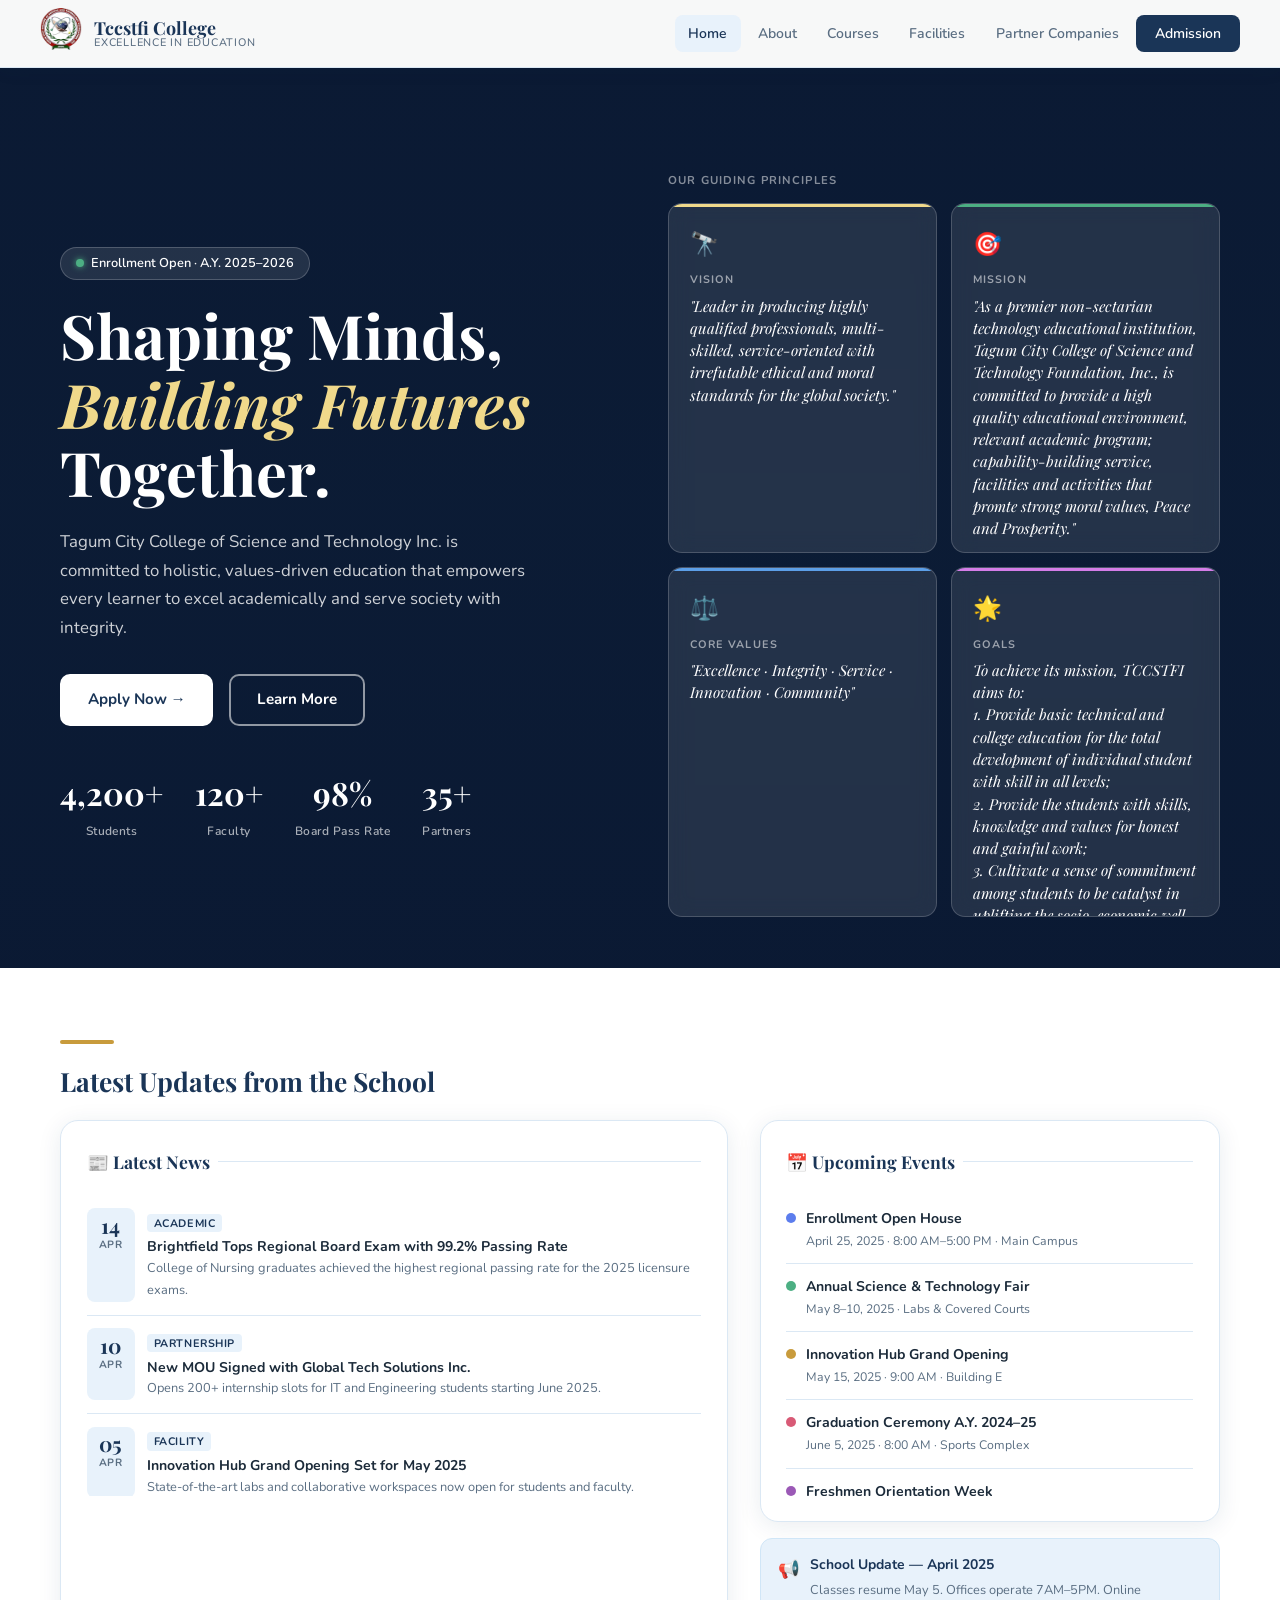
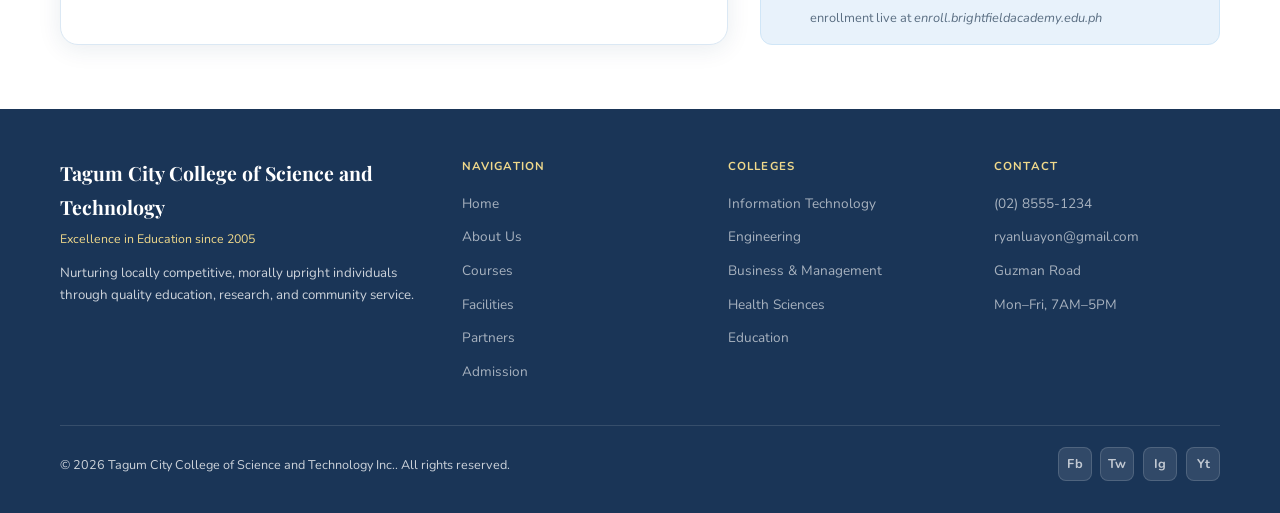
==== commit 4fb92d1d: "Update index.html" ====
--- a/index.html
+++ b/index.html
@@ -14,7 +14,7 @@
 <nav>
   <div class="logo" onclick="go('home')">
     <div class="logo-box">
-       <img src="/images/logo.png" alt="tccstfi_logo" class="tccstfi_logo">
+       <img src="logo.png" alt="tccstfi_logo" class="tccstfi_logo">
     </div>
     <div class="logo-text">Tccstfi College<small>Excellence in Education</small></div>
   </div>
@@ -1064,4 +1064,4 @@
 
 <script src="script.js"></script>
 </body>
-</html>+</html>
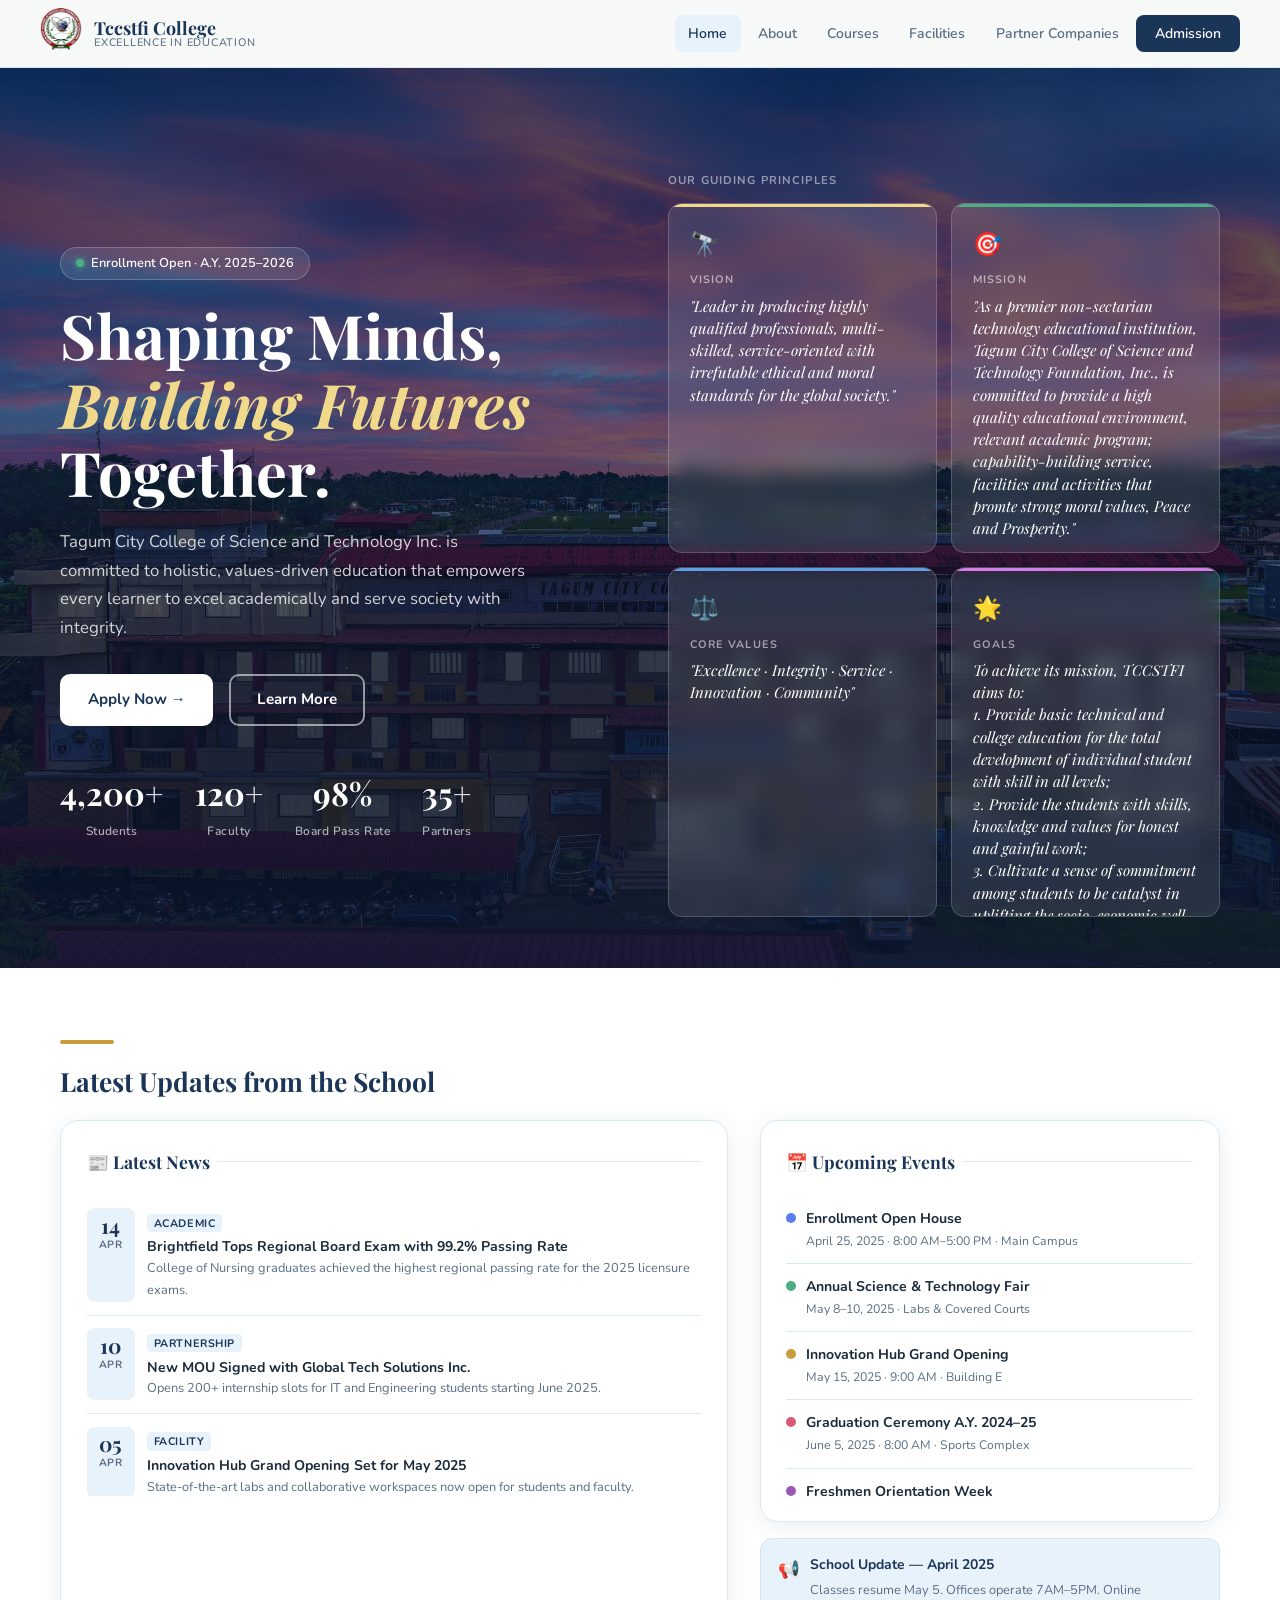
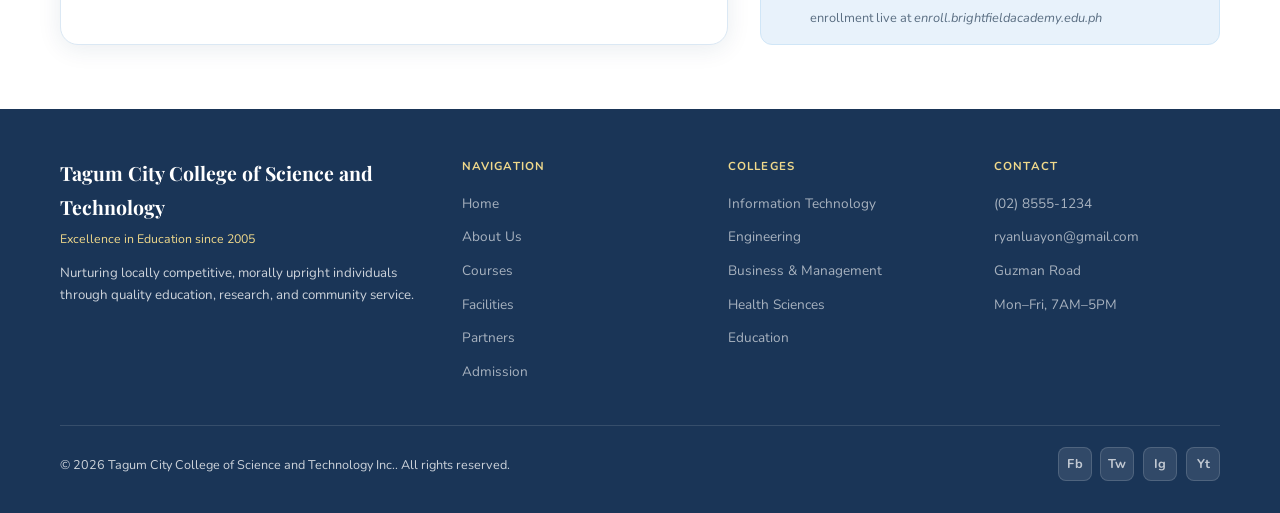
==== commit 77cbf1cb: "Modified all Files" ====
--- a/index.html
+++ b/index.html
@@ -14,7 +14,7 @@
 <nav>
   <div class="logo" onclick="go('home')">
     <div class="logo-box">
-       <img src="logo.png" alt="tccstfi_logo" class="tccstfi_logo">
+       <img src="/images/logo.png" alt="tccstfi_logo" class="tccstfi_logo">
     </div>
     <div class="logo-text">Tccstfi College<small>Excellence in Education</small></div>
   </div>
@@ -377,7 +377,7 @@
             <img src="/images/tccstfi.png" alt="">
             <p>Tagum City College of Science and Technology Inc.</p>
           </div>
-          <div class="ab-badge"><strong>1989</strong><span>Year Founded</span></div>
+          <div class="ab-badge"><strong>0001</strong><span>Year Founded</span></div>
         </div>
         <div class="ab-vals">
           <div class="avc">
@@ -624,16 +624,29 @@
       <div class="fb-stats"><div class="fbs"><div class="fbs-n">12</div><div class="fbs-l">Hectares</div></div><div class="fbs"><div class="fbs-n">18</div><div class="fbs-l">Buildings</div></div><div class="fbs"><div class="fbs-n">60+</div><div class="fbs-l">Laboratories</div></div><div class="fbs"><div class="fbs-n">3</div><div class="fbs-l">Libraries</div></div></div>
     </div>
     <div class="fg">
-      <div class="fc">
-        <div class="fc-img f1">🏛️</div>
+      <div class="fc" onclick="openModal()">
+        <div class="fc-img f1">
+          <img src="images/tccstfi.png" alt="">
+        </div>
         <div class="fc-b">
           <div class="fc-t">Administration Building</div>
           <div class="fc-d">Houses the President's Office, Registrar, Finance, and all administrative departments.</div>
           <div class="fc-badge">Main Campus</div>
         </div>
       </div>
+         <div id="fcModal" class="modal">
+          <div class="modal-content">
+            <span class="close-btn" onclick="closeModal()"></span>
+            <img src="/images/tccstfi.png" class="modal-img">
+            <h2>Administration Building</h2>
+             <p>Detailed information about the Administration Building goes here. It houses the President's Office, Registrar, and Finance.</p>
+          </div>
+        </div>
+
       <div class="fc">
-        <div class="fc-img f2">🔬</div>
+        <div class="fc-img f2">
+          <img src="images/tccstfi.png" alt="">
+        </div>
         <div class="fc-b">
           <div class="fc-t">Science & Research Complex</div>
           <div class="fc-d">24 specialized laboratories with advanced instruments for academic programs and research.</div>
@@ -641,7 +654,9 @@
         </div>
       </div>
       <div class="fc">
-        <div class="fc-img f3">💡</div>
+        <div class="fc-img f3">
+          <img src="images/tccstfi.png" alt="">
+        </div>
         <div class="fc-b">
           <div class="fc-t">Innovation Hub</div>
           <div class="fc-d">Co-working spaces, maker labs, a startup incubator, and digital studios for entrepreneurs.</div>
@@ -649,7 +664,9 @@
         </div>
       </div>
       <div class="fc">
-        <div class="fc-img f4">🏥</div>
+        <div class="fc-img f4">
+          <img src="images/tccstfi.png" alt="">
+        </div>
         <div class="fc-b">
           <div class="fc-t">Health Sciences Building</div>
           <div class="fc-d">Clinical simulation labs, anatomy rooms, and a student health clinic for medical programs.</div>
@@ -657,7 +674,9 @@
         </div>
       </div>
       <div class="fc">
-        <div class="fc-img f5">📖</div>
+        <div class="fc-img f5">
+          <img src="images/tccstfi.png" alt="">
+        </div>
         <div class="fc-b">
           <div class="fc-t">Central Library</div>
           <div class="fc-d">80,000+ volumes, digital resources, silent study areas, and collaborative reading lounges.</div>
--- a/style.css
+++ b/style.css
@@ -993,10 +993,13 @@
 }
 .fc-img{
     height:115px;
-    display:flex;
-    align-items:center;
-    justify-content:center;
-    font-size:2.3rem;
+    overflow: hidden;
+}
+.fc-img img {
+    width: 100%;
+    height: 100%;
+    object-fit: cover;
+    display: block;
 }
 .fc-img.f1{
     background:linear-gradient(135deg,#dbeeff,#b8d4f5);
@@ -1047,6 +1050,45 @@
     padding:.17rem .5rem;
 }
 
+/* Modal Background */
+.modal {
+    display: none; 
+    position: fixed;
+    z-index: 1000;
+    left: 0;
+    top: 0;
+    width: 100%;
+    height: 100%;
+    background-color: rgba(0, 0, 0, 0.7);
+    backdrop-filter: blur(5px); 
+    align-items: center;
+    justify-content: center;
+}
+.modal-content {
+    background-color: white;
+    padding: 20px;
+    border-radius: var(--rl);
+    width: 90%;
+    max-width: 500px;
+    position: relative;
+    animation: fadeIn 0.3s ease;
+}
+.modal-img {
+    width: 100%;
+    border-radius: 8px;
+    margin-bottom: 15px;
+}
+.close-btn {
+    position: absolute;
+    right: 15px;
+    top: 10px;
+    font-size: 1.5rem;
+    cursor: pointer;
+}
+@keyframes fadeIn {
+    from { opacity: 0; transform: translateY(-20px); }
+    to { opacity: 1; transform: translateY(0); }
+}
                                                                         /* ===== PARTNERS ===== */
 
 #page-partners{
@@ -1556,4 +1598,4 @@
     .dg{
         grid-template-columns:1fr 1fr;
     }
-}+}
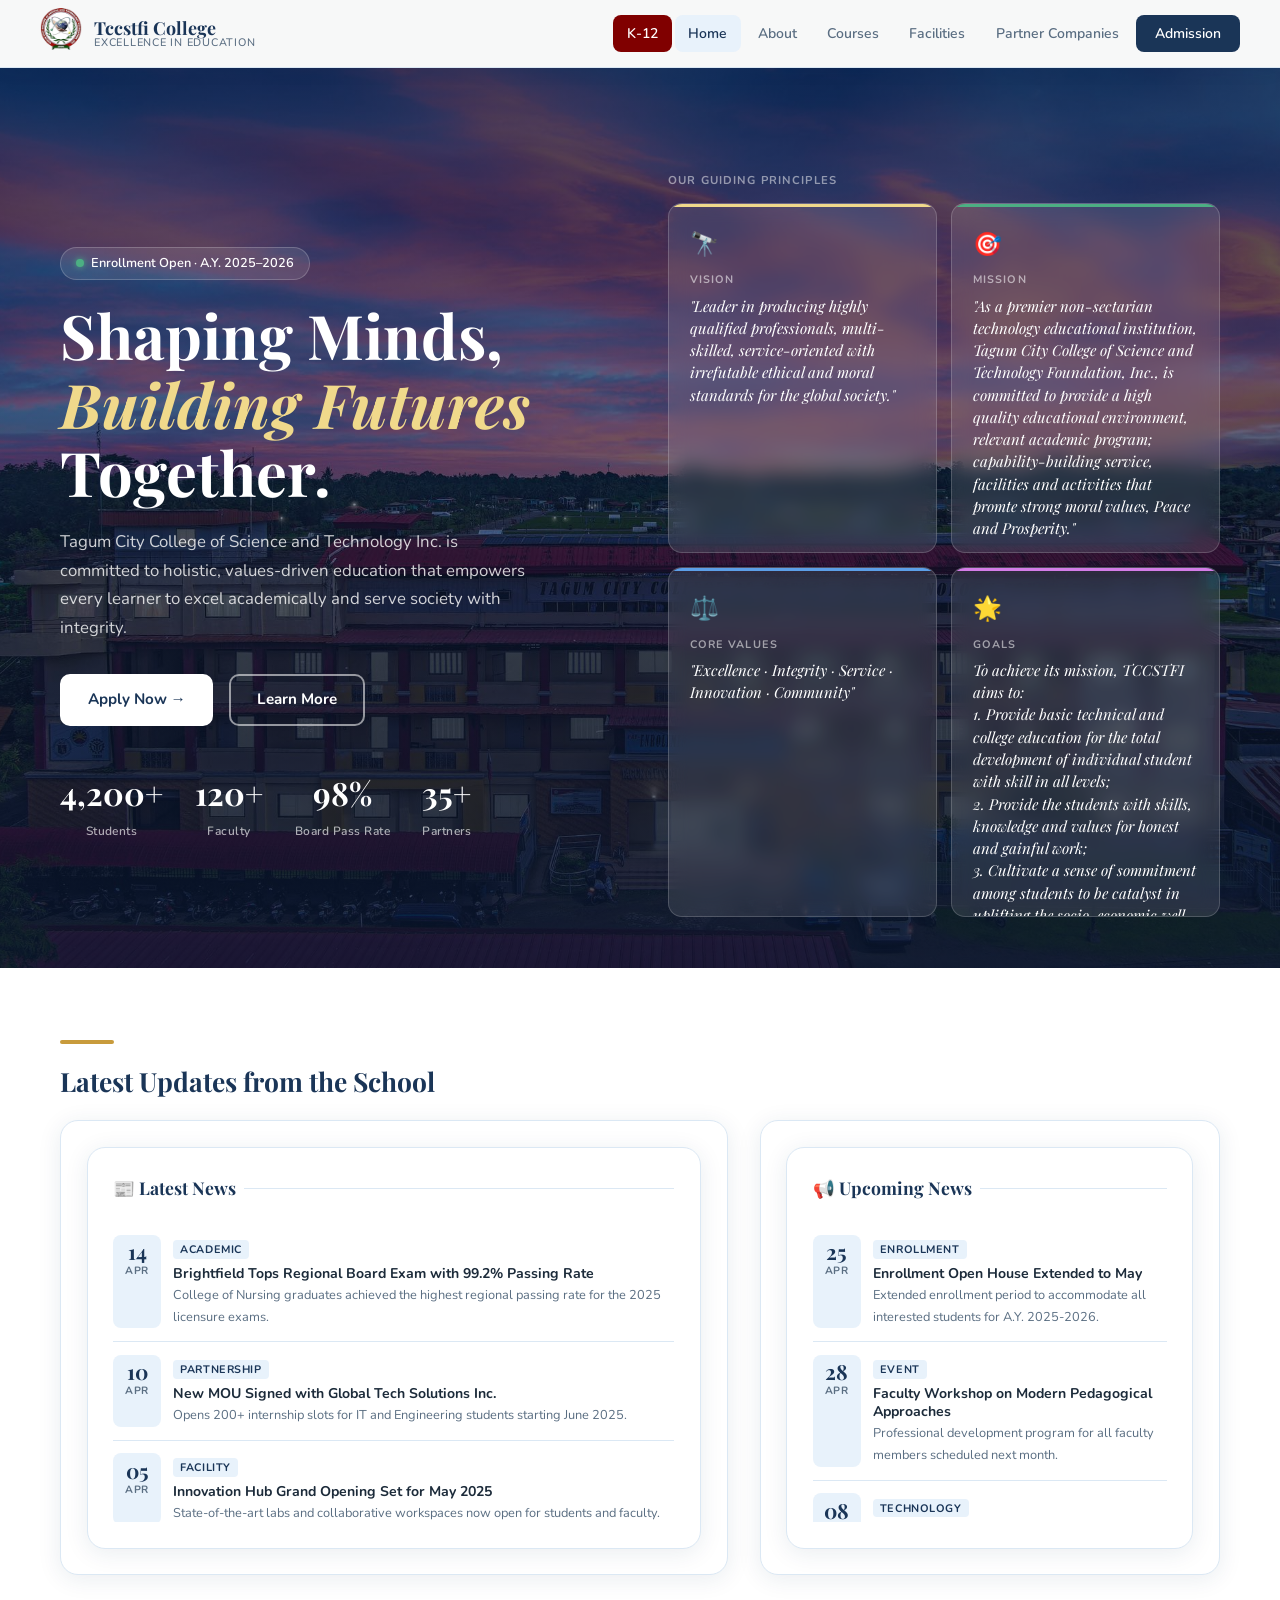
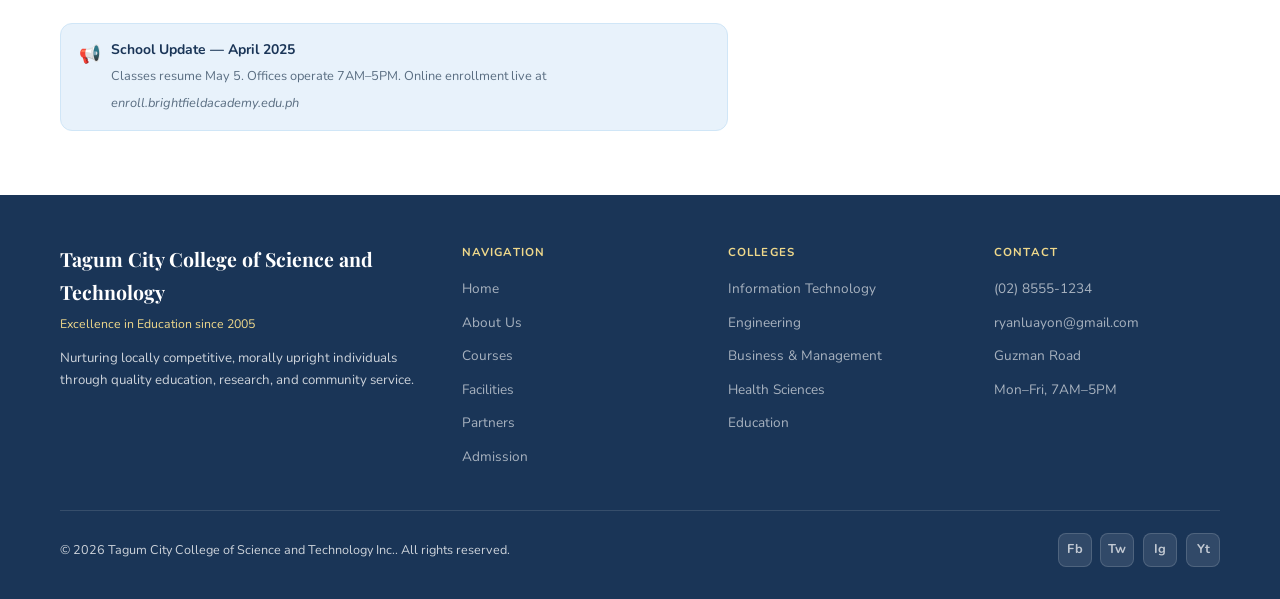
==== commit c4f2cc58: "All files modified" ====
--- a/index.html
+++ b/index.html
@@ -19,6 +19,7 @@
     <div class="logo-text">Tccstfi College<small>Excellence in Education</small></div>
   </div>
   <div class="nav-links" id="nl">
+    <a href="https://my-portfolio-kappa-eight-16.vercel.app/" target="_blank" class="portfolio-btn">K-12</a>
     <a data-p="home"       onclick="go('home')"        class="active">Home</a>
     <a data-p="about"      onclick="go('about')">About</a>
     <a data-p="courses"    onclick="go('courses')">Courses</a>
@@ -30,6 +31,7 @@
 </nav>
 
 <div class="mob-nav" id="mn">
+  <a href="https://my-portfolio-kappa-eight-16.vercel.app/" target="_blank" class="portfolio-btn" onclick="closeMob()">K-12</a>
   <a data-m="home"       onclick="go('home');closeMob()"        class="active">Home</a>
   <a data-m="about"      onclick="go('about');closeMob()">About</a>
   <a data-m="courses"    onclick="go('courses');closeMob()">Courses</a>
@@ -116,181 +118,27 @@
 
                                                                <!-- ----Latest News ------ -->
             <div class="card">
-                <div class="ctitle">📰 Latest News</div>
-                <div class="carousel">
-                  <div class="carousel-inner">
-                     <div class="ni">
-                    <div class="nd">
-                        <div class="nd-d">14</div>
-                        <div class="nd-m">Apr</div>
-                    </div>
-                    <div>
-                        <span class="ntag">Academic</span>
-                        <div class="nhead">Brightfield Tops Regional Board Exam with 99.2% Passing Rate</div>
-                        <div class="nsnip">College of Nursing graduates achieved the highest regional passing rate for the 2025 licensure exams.</div>
-                    </div>
-                  </div>
-                 <div class="ni">
-                    <div class="nd">
-                        <div class="nd-d">10</div>
-                        <div class="nd-m">Apr</div>
-                    </div>
-                    <div>
-                        <span class="ntag">Partnership</span>
-                        <div class="nhead">New MOU Signed with Global Tech Solutions Inc.</div>
-                        <div class="nsnip">Opens 200+ internship slots for IT and Engineering students starting June 2025.</div>
+                <div class="card">
+                  <div class="ctitle">📰 Latest News</div>
+                    <div class="carousel">
+                      <div class="carousel-inner" id="news-container"></div>
                     </div>
                 </div>
-                <div class="ni">
-                    <div class="nd">
-                        <div class="nd-d">05</div>
-                        <div class="nd-m">Apr</div>
-                    </div>
-                    <div>
-                        <span class="ntag">Facility</span>
-                        <div class="nhead">Innovation Hub Grand Opening Set for May 2025</div>
-                        <div class="nsnip">State-of-the-art labs and collaborative workspaces now open for students and faculty.</div>
-                    </div>
-                 </div>
-                 <div class="ni">
-                    <div class="nd">
-                        <div class="nd-d">01</div>
-                        <div class="nd-m">Apr</div>
-                    </div>
-                      <div>
-                        <span class="ntag">Award</span>
-                        <div class="nhead">Academy Receives CHED Level III Accreditation</div>
-                        <div class="nsnip">The highest recognition level granted to four degree programs this academic year.</div>
-                   </div>
-                  </div>
-                <div class="ni">
-                    <div class="nd">
-                        <div class="nd-d">14</div>
-                        <div class="nd-m">Apr</div>
-                    </div>
-                    <div>
-                        <span class="ntag">Academic</span>
-                        <div class="nhead">Brightfield Tops Regional Board Exam with 99.2% Passing Rate</div>
-                        <div class="nsnip">College of Nursing graduates achieved the highest regional passing rate for the 2025 licensure exams.</div>
-                    </div>
-                  </div>
-                 <div class="ni">
-                    <div class="nd">
-                        <div class="nd-d">10</div>
-                        <div class="nd-m">Apr</div>
-                    </div>
-                    <div>
-                        <span class="ntag">Partnership</span>
-                        <div class="nhead">New MOU Signed with Global Tech Solutions Inc.</div>
-                        <div class="nsnip">Opens 200+ internship slots for IT and Engineering students starting June 2025.</div>
+            </div>
+
+            <div class="card">
+                <div class="card">
+                  <div class="ctitle">📢 Upcoming News</div>
+                    <div class="carousel">
+                      <div class="carousel-inner" id="upcoming-news-container"></div>
                     </div>
                 </div>
-                <div class="ni">
-                    <div class="nd">
-                        <div class="nd-d">05</div>
-                        <div class="nd-m">Apr</div>
-                    </div>
-                    <div>
-                        <span class="ntag">Facility</span>
-                        <div class="nhead">Innovation Hub Grand Opening Set for May 2025</div>
-                        <div class="nsnip">State-of-the-art labs and collaborative workspaces now open for students and faculty.</div>
-                    </div>
-                 </div>
-                 <div class="ni">
-                    <div class="nd">
-                        <div class="nd-d">01</div>
-                        <div class="nd-m">Apr</div>
-                    </div>
-                      <div>
-                        <span class="ntag">Award</span>
-                        <div class="nhead">Academy Receives CHED Level III Accreditation</div>
-                        <div class="nsnip">The highest recognition level granted to four degree programs this academic year.</div>
-                   </div>
-                  </div>
-                  </div>
-                  </div>
-              </div>
+            </div>
 
                                                                 <!-- -----upcoming Events----- -->
 
             <div>
-            <div class="card" style="margin-bottom:1rem">
-                <div class="ctitle">📅 Upcoming Events</div>
-                <div class="carousel">
-                  <div class="carousel-inner">
-                    <div class="ei">
-                  <div class="edot" style="background:#5c7ded"></div>
-                  <div>
-                    <div class="etit">Enrollment Open House</div>
-                    <div class="emeta">April 25, 2025 · 8:00 AM–5:00 PM · Main Campus</div>
-                  </div>
-                </div>
-                <div class="ei">
-                  <div class="edot" style="background:#4caf83"></div>
-                  <div>
-                    <div class="etit">Annual Science & Technology Fair</div>
-                    <div class="emeta">May 8–10, 2025 · Labs & Covered Courts</div>
-                  </div>
-                </div>
-                <div class="ei">
-                  <div class="edot" style="background:var(--gold)"></div>
-                  <div>
-                    <div class="etit">Innovation Hub Grand Opening</div>
-                    <div class="emeta">May 15, 2025 · 9:00 AM · Building E</div>
-                  </div>
-                </div>
-                <div class="ei">
-                  <div class="edot" style="background:#d85a76"></div>
-                  <div>
-                    <div class="etit">Graduation Ceremony A.Y. 2024–25</div>
-                    <div class="emeta">June 5, 2025 · 8:00 AM · Sports Complex</div>
-                  </div>
-                  </div>
-                <div class="ei">
-                  <div class="edot" style="background:#9b59b6"></div>
-                  <div>
-                    <div class="etit">Freshmen Orientation Week</div>
-                    <div class="emeta">August 4–8, 2025 · All Buildings</div>
-                  </div>
-                </div>
-                <div class="ei">
-                  <div class="edot" style="background:#5c7ded"></div>
-                  <div>
-                    <div class="etit">Enrollment Open House</div>
-                    <div class="emeta">April 25, 2025 · 8:00 AM–5:00 PM · Main Campus</div>
-                  </div>
-                </div>
-                <div class="ei">
-                  <div class="edot" style="background:#4caf83"></div>
-                  <div>
-                    <div class="etit">Annual Science & Technology Fair</div>
-                    <div class="emeta">May 8–10, 2025 · Labs & Covered Courts</div>
-                  </div>
-                </div>
-                <div class="ei">
-                  <div class="edot" style="background:var(--gold)"></div>
-                  <div>
-                    <div class="etit">Innovation Hub Grand Opening</div>
-                    <div class="emeta">May 15, 2025 · 9:00 AM · Building E</div>
-                  </div>
-                </div>
-                <div class="ei">
-                  <div class="edot" style="background:#d85a76"></div>
-                  <div>
-                    <div class="etit">Graduation Ceremony A.Y. 2024–25</div>
-                    <div class="emeta">June 5, 2025 · 8:00 AM · Sports Complex</div>
-                  </div>
-                  </div>
-                <div class="ei">
-                  <div class="edot" style="background:#9b59b6"></div>
-                  <div>
-                    <div class="etit">Freshmen Orientation Week</div>
-                    <div class="emeta">August 4–8, 2025 · All Buildings</div>
-                  </div>
-                </div>
-                </div>
-                 </div>
-            </div>
+           
             <div class="ustrip">
               <span style="font-size:1.1rem;flex-shrink:0;margin-top:2px">📢</span>
               <div><strong>School Update — April 2025</strong>
@@ -531,18 +379,11 @@
 </div>
 
   <div class="wrap">
-    <div class="cg">
-      <div class="cc"><div class="cc-bar b1"></div><div class="cc-head"><div class="cc-ico i1">💻</div><div><div class="cc-name">College of Information Technology</div><div class="cc-lvl">Undergraduate · Graduate</div></div></div><p class="cc-desc">Develop technical expertise in software, networks, and digital systems for today's fast-evolving technology landscape.</p><div class="cc-slbl">Programs Offered</div><div class="cc-tags"><span class="cc-tag">BS Computer Science</span><span class="cc-tag">BS Information Technology</span><span class="cc-tag">BS Data Science</span><span class="cc-tag">MS Information Systems</span><span class="cc-tag">Certificate in Cybersecurity</span></div><div class="cc-foot"><span class="cc-dur">4 yrs (BS) · 2 yrs (MS)</span><span class="cc-u">136–142 Units</span></div></div>
-
-      <div class="cc"><div class="cc-bar b2"></div><div class="cc-head"><div class="cc-ico i2">⚙️</div><div><div class="cc-name">College of Engineering</div><div class="cc-lvl">Undergraduate · Graduate</div></div></div><p class="cc-desc">Build, innovate, and solve real-world problems through rigorous engineering education and hands-on training.</p><div class="cc-slbl">Programs Offered</div><div class="cc-tags"><span class="cc-tag">BS Civil Engineering</span><span class="cc-tag">BS Electrical Engineering</span><span class="cc-tag">BS Mechanical Engineering</span><span class="cc-tag">BS Electronics Engineering</span><span class="cc-tag">MS Engineering Management</span></div><div class="cc-foot"><span class="cc-dur">5 yrs (BS) · 2 yrs (MS)</span><span class="cc-u">170–180 Units</span></div></div>
-
-      <div class="cc"><div class="cc-bar b3"></div><div class="cc-head"><div class="cc-ico i3">🏢</div><div><div class="cc-name">College of Business &amp; Management</div><div class="cc-lvl">Undergraduate · Graduate</div></div></div><p class="cc-desc">Equip future leaders with business acumen, entrepreneurial thinking, and global management principles.</p><div class="cc-slbl">Programs Offered</div><div class="cc-tags"><span class="cc-tag">BS Accountancy</span><span class="cc-tag">BS Business Administration</span><span class="cc-tag">BS Entrepreneurship</span><span class="cc-tag">BS Financial Management</span><span class="cc-tag">MBA</span></div><div class="cc-foot"><span class="cc-dur">4 yrs (BS) · 2 yrs (MBA)</span><span class="cc-u">130–148 Units</span></div></div>
-
-      <div class="cc"><div class="cc-bar b4"></div><div class="cc-head"><div class="cc-ico i4">🩺</div><div><div class="cc-name">College of Health Sciences</div><div class="cc-lvl">Undergraduate · Post-grad</div></div></div><p class="cc-desc">Train compassionate health professionals in evidence-based practice, clinical skills, and patient-centered care.</p><div class="cc-slbl">Programs Offered</div><div class="cc-tags"><span class="cc-tag">BS Nursing</span><span class="cc-tag">BS Pharmacy</span><span class="cc-tag">BS Medical Technology</span><span class="cc-tag">BS Radiologic Technology</span><span class="cc-tag">BS Physical Therapy</span></div><div class="cc-foot"><span class="cc-dur">4 yrs (BS)</span><span class="cc-u">150–160 Units</span></div></div>
-
-      <div class="cc"><div class="cc-bar b5"></div><div class="cc-head"><div class="cc-ico i5">📚</div><div><div class="cc-name">College of Education</div><div class="cc-lvl">Undergraduate · Graduate</div></div></div><p class="cc-desc">Shape skilled educators committed to learner-centered and inclusive quality teaching across all levels.</p><div class="cc-slbl">Programs Offered</div><div class="cc-tags"><span class="cc-tag">BSED – English</span><span class="cc-tag">BSED – Mathematics</span><span class="cc-tag">BSED – Science</span><span class="cc-tag">BEED – Gen. Education</span><span class="cc-tag">Master of Arts in Teaching</span></div><div class="cc-foot"><span class="cc-dur">4 yrs (BS) · 2 yrs (MAT)</span><span class="cc-u">140–152 Units</span></div></div>
-
-      <div class="cc"><div class="cc-bar b6"></div><div class="cc-head"><div class="cc-ico i6">🔬</div><div><div class="cc-name">College of Arts &amp; Sciences</div><div class="cc-lvl">Undergraduate · Graduate</div></div></div><p class="cc-desc">Explore humanities, social sciences, and natural sciences to develop critical thinking and broad perspectives.</p><div class="cc-slbl">Programs Offered</div><div class="cc-tags"><span class="cc-tag">BS Psychology</span><span class="cc-tag">AB Communication</span><span class="cc-tag">BS Biology</span><span class="cc-tag">AB Political Science</span><span class="cc-tag">Master of Psychology</span></div><div class="cc-foot"><span class="cc-dur">4 yrs (BS/AB) · 2 yrs (MS)</span><span class="cc-u">128–145 Units</span></div></div>
+    <div class="cg" id="courses-container">
+      <!-- Course cards will be generated here by JavaScript -->
+    </div>
+    <div id="courses-modal-container">
+      <!-- Course modals will be generated here by JavaScript -->
     </div>
 
     <div style="text-align:center;margin-top:3rem;padding:2rem;background:var(--white);border:1px solid var(--border);border-radius:var(--rl);box-shadow:var(--sh)">
@@ -623,89 +464,9 @@
       <div><div class="fb-t">A Campus Built for Excellence</div><p class="fb-s">Our award-winning campus spans 12 hectares with buildings for each college, recreation areas, and cutting-edge research infrastructure designed to elevate the student experience.</p></div>
       <div class="fb-stats"><div class="fbs"><div class="fbs-n">12</div><div class="fbs-l">Hectares</div></div><div class="fbs"><div class="fbs-n">18</div><div class="fbs-l">Buildings</div></div><div class="fbs"><div class="fbs-n">60+</div><div class="fbs-l">Laboratories</div></div><div class="fbs"><div class="fbs-n">3</div><div class="fbs-l">Libraries</div></div></div>
     </div>
-    <div class="fg">
-      <div class="fc" onclick="openModal()">
-        <div class="fc-img f1">
-          <img src="images/tccstfi.png" alt="">
-        </div>
-        <div class="fc-b">
-          <div class="fc-t">Administration Building</div>
-          <div class="fc-d">Houses the President's Office, Registrar, Finance, and all administrative departments.</div>
-          <div class="fc-badge">Main Campus</div>
-        </div>
-      </div>
-         <div id="fcModal" class="modal">
-          <div class="modal-content">
-            <span class="close-btn" onclick="closeModal()"></span>
-            <img src="/images/tccstfi.png" class="modal-img">
-            <h2>Administration Building</h2>
-             <p>Detailed information about the Administration Building goes here. It houses the President's Office, Registrar, and Finance.</p>
-          </div>
-        </div>
-
-      <div class="fc">
-        <div class="fc-img f2">
-          <img src="images/tccstfi.png" alt="">
-        </div>
-        <div class="fc-b">
-          <div class="fc-t">Science & Research Complex</div>
-          <div class="fc-d">24 specialized laboratories with advanced instruments for academic programs and research.</div>
-          <div class="fc-badge">Building B</div>
-        </div>
-      </div>
-      <div class="fc">
-        <div class="fc-img f3">
-          <img src="images/tccstfi.png" alt="">
-        </div>
-        <div class="fc-b">
-          <div class="fc-t">Innovation Hub</div>
-          <div class="fc-d">Co-working spaces, maker labs, a startup incubator, and digital studios for entrepreneurs.</div>
-          <div class="fc-badge">Building E · New</div>
-        </div>
-      </div>
-      <div class="fc">
-        <div class="fc-img f4">
-          <img src="images/tccstfi.png" alt="">
-        </div>
-        <div class="fc-b">
-          <div class="fc-t">Health Sciences Building</div>
-          <div class="fc-d">Clinical simulation labs, anatomy rooms, and a student health clinic for medical programs.</div>
-          <div class="fc-badge">Building C</div>
-        </div>
-      </div>
-      <div class="fc">
-        <div class="fc-img f5">
-          <img src="images/tccstfi.png" alt="">
-        </div>
-        <div class="fc-b">
-          <div class="fc-t">Central Library</div>
-          <div class="fc-d">80,000+ volumes, digital resources, silent study areas, and collaborative reading lounges.</div>
-          <div class="fc-badge">Learning Center</div>
-        </div>
-      </div>
-      <div class="fc">
-        <div class="fc-img f6">🏊</div>
-        <div class="fc-b"><div class="fc-t">Sports & Wellness Complex</div>
-        <div class="fc-d">Olympic pool, gymnasium, outdoor courts, fitness center, and a 400m running track.</div>
-        <div class="fc-badge">Recreation Area</div>
-      </div>
-    </div>
-      <div class="fc">
-        <div class="fc-img f7">🍽️</div>
-        <div class="fc-b">
-          <div class="fc-t">Student Center & Cafeteria</div>
-          <div class="fc-d">Multi-level food court, student org offices, counseling center, and student lounges.</div>
-          <div class="fc-badge">Building D</div>
-        </div>
-      </div>
-      <div class="fc">
-        <div class="fc-img f8">🎭</div>
-        <div class="fc-b">
-          <div class="fc-t">Performing Arts Theater</div>
-          <div class="fc-d">1,200-seat auditorium with professional stage lighting, sound systems, and rehearsal rooms.</div>
-          <div class="fc-badge">Cultural Center</div>
-        </div>
-      </div>
+    <div class="fg" id="facilities-container">
+      <!-- Facility cards will be generated here by JavaScript -->
+      <div id="modal-container"></div>
     </div>
   </div>
 
@@ -908,13 +669,12 @@
         <p class="adm-d">We welcome aspiring students from all backgrounds. Our admission process is straightforward, transparent, and student-friendly. Start your application today!</p>
         <div class="adm-rl">Requirements</div>
         <ul class="adm-list">
-          <li>Original &amp; photocopy of Form 138 (Grade 12 Report Card)</li>
-          <li>PSA-issued Birth Certificate (2 copies)</li>
           <li>Certificate of Good Moral Character</li>
-          <li>2×2 ID Photos — 4 copies, white background</li>
-          <li>Medical Certificate from a licensed physician</li>
-          <li>Passed the Brightfield Admission Test (BAT)</li>
-          <li>Senior High School Diploma or equivalent</li>
+          <li>Original Card/Form 138 (Grade 12 Report Card)</li>
+          <li>4 pcs of Passport size Picture</li>
+          <li>Phtotocopy of PSA Birth Certificate</li>
+          <li>Honorable Dismissal</li>
+          <li>Transcript of Records</li>
         </ul>
         <!-- ---------<div style="margin-top:1.4rem"><a href="https://www.ryanluayon.com/admission" target="_blank" class="btn">Apply Online at ryanluayon.com →</a></div> -->
       </div>
--- a/style.css
+++ b/style.css
@@ -25,7 +25,8 @@
     overflow-x:hidden;
 }
 
-/* NAV */
+                                                                    /* NAV */
+
 nav{
   position:fixed;
   top:0;
@@ -149,6 +150,7 @@
     margin-top:.3rem;
 }
 
+
                                                                 /* PAGE SYSTEM */
 .page{
     display:none;
@@ -168,7 +170,19 @@
         transform:translateY(0)
     }
 }
-
+.portfolio-btn {
+    background-color: #800000;
+    color: white !important;
+    padding: 8px 15px;
+    border-radius: 5px;
+    text-decoration: none;
+    transition: 0.3s;   
+    display: inline-block;
+}
+.portfolio-btn:hover {
+    background-color: #5a0000;
+    transform: translateY(-2px);
+}
                                                                 /* SHARED */
 
 .wrap{
@@ -802,6 +816,8 @@
     overflow:hidden;
     box-shadow:var(--sh);
     transition:transform .25s,box-shadow .25s;
+    display:flex;
+    flex-direction:column;
 }
 .cc:hover{
     transform:translateY(-5px);
@@ -922,6 +938,23 @@
     font-size:.77rem;
     font-weight:700;
     color:var(--navy);
+}
+.cc-btn{
+    display:block;
+    width:100%;
+    margin-top:auto;
+    padding:.75rem 1.4rem;
+    background:var(--navy);
+    color:white;
+    border:none;
+    border-radius:0 0 var(--r) var(--r);
+    font-size:.85rem;
+    font-weight:600;
+    cursor:pointer;
+    transition:background .2s;
+}
+.cc-btn:hover{
+    background:var(--navy2);
 }
 
                                                             /* ===== FACILITIES ===== */
@@ -1599,3 +1632,15 @@
         grid-template-columns:1fr 1fr;
     }
 }
+
+@keyframes entranceEffect{
+    0%{
+        opacity: 0;
+        transform:translateX(-50px) scale(0.8);
+    }
+    100%{
+        opacity: 1;
+        transform:translateX(100px) scale(1)
+    }
+}
+
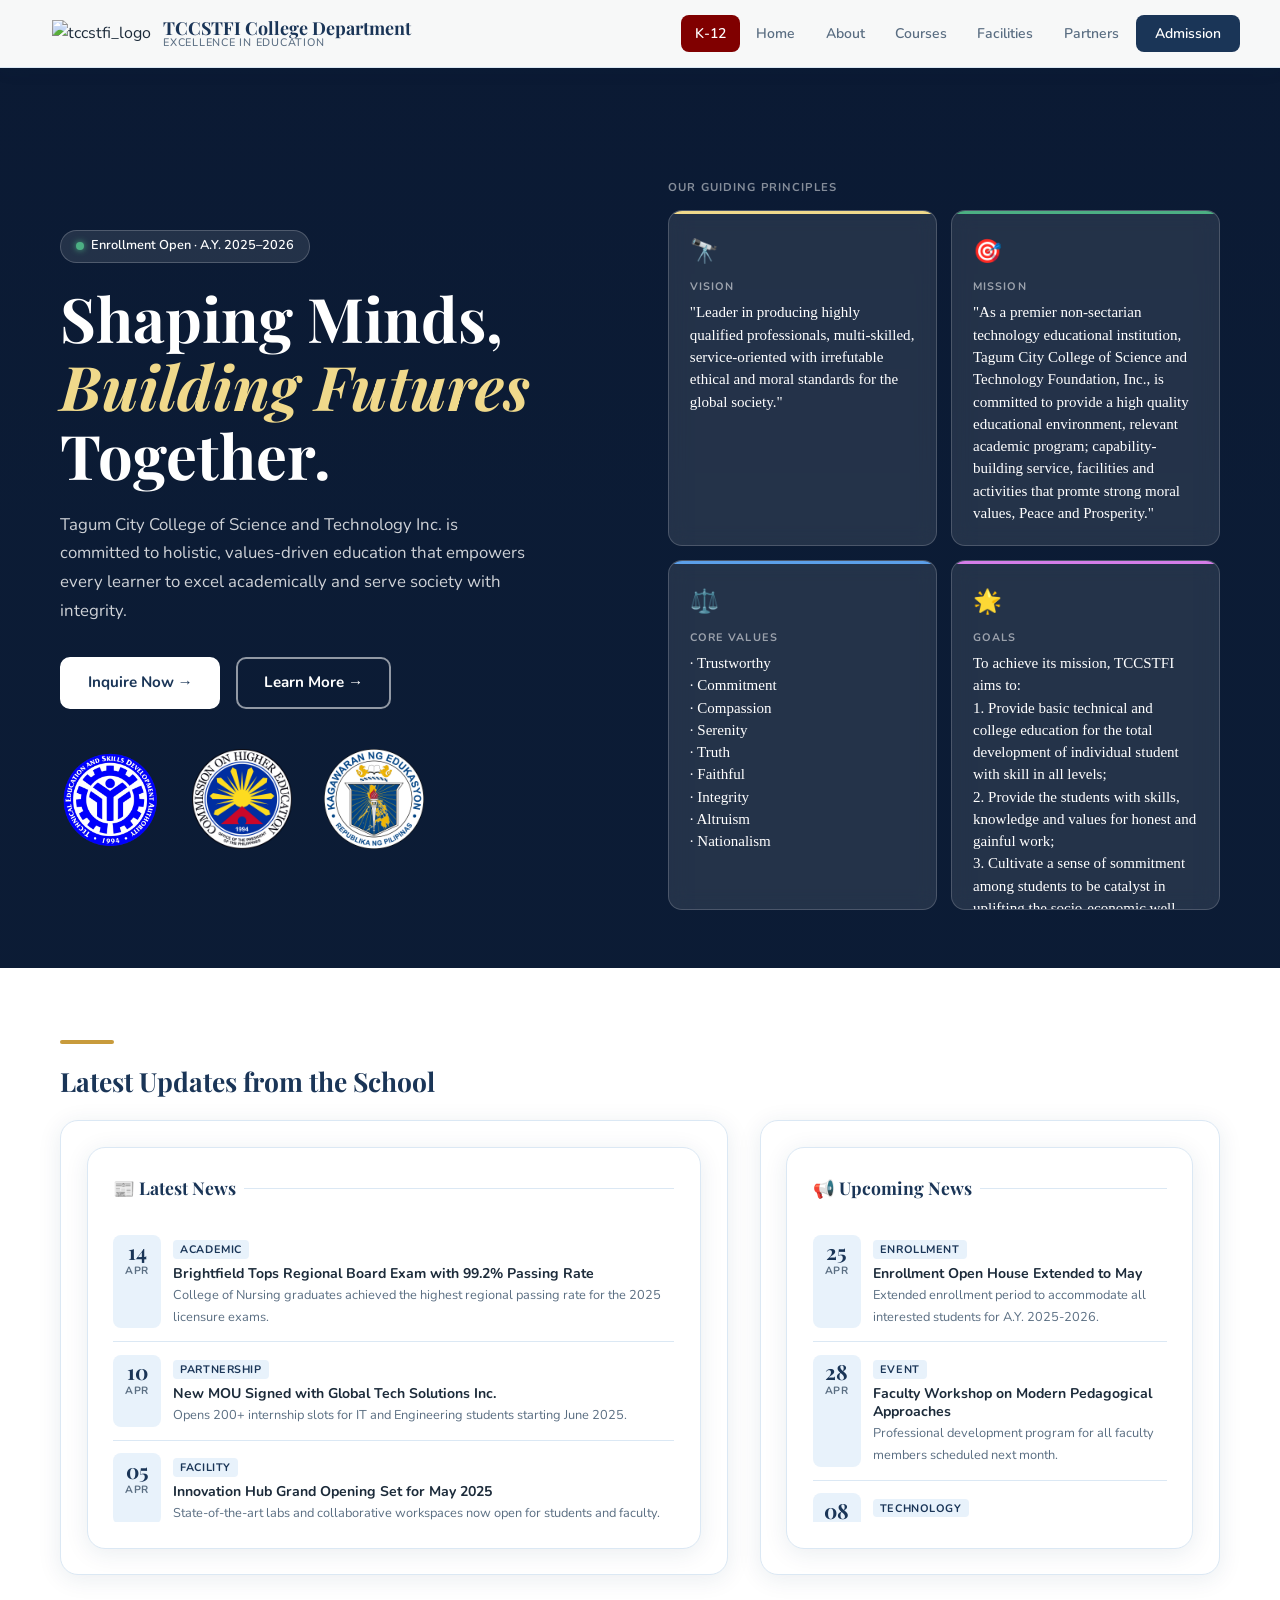
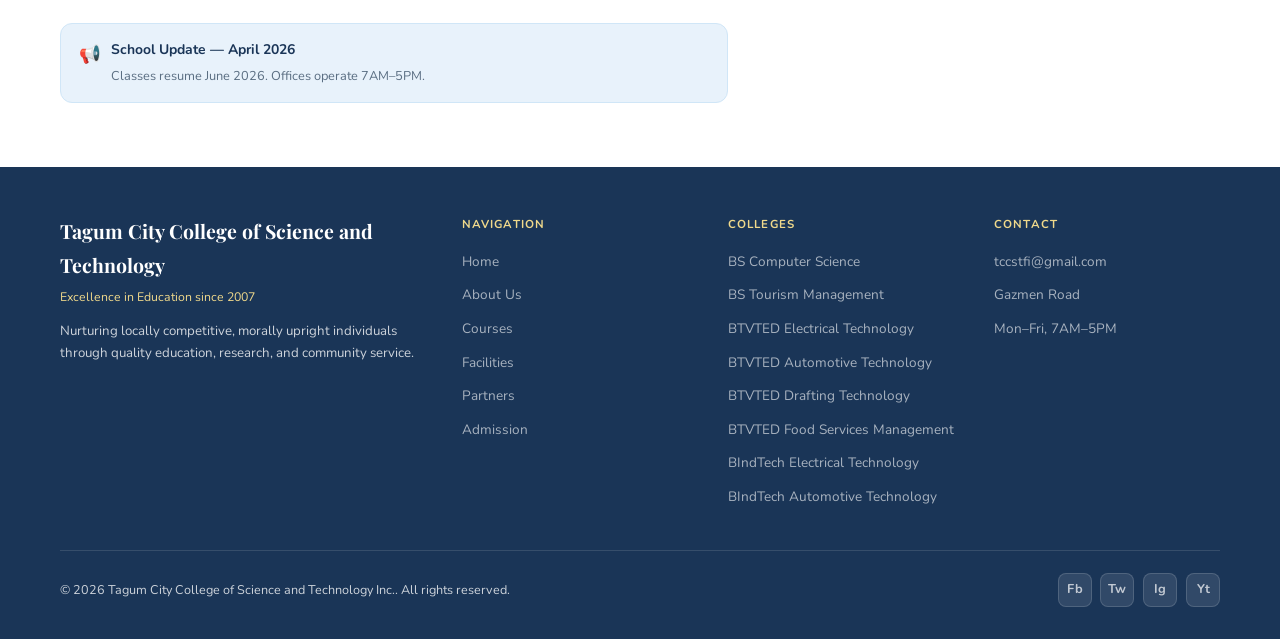
==== commit 0c9d7600: "done" ====
--- a/index.html
+++ b/index.html
@@ -3,46 +3,13 @@
 <head>
 <meta charset="UTF-8"/>
 <meta name="viewport" content="width=device-width, initial-scale=1.0"/>
-<title>Tccstfi College</title>
+<title>TCCSTFI College - About</title>
+<link rel="icon" href="images/favicon.ico" type="image/x-icon">
 <link href="https://fonts.googleapis.com/css2?family=Playfair+Display:ital,wght@0,400;0,600;0,700;1,400&family=Nunito:wght@300;400;500;600;700&display=swap" rel="stylesheet"/>
 <link rel="stylesheet" href="style.css"/>
 </head>
 <body>
-
-                                                    <!-- NAVBAR -->
-
-<nav>
-  <div class="logo" onclick="go('home')">
-    <div class="logo-box">
-       <img src="/images/logo.png" alt="tccstfi_logo" class="tccstfi_logo">
-    </div>
-    <div class="logo-text">Tccstfi College<small>Excellence in Education</small></div>
-  </div>
-  <div class="nav-links" id="nl">
-    <a href="https://my-portfolio-kappa-eight-16.vercel.app/" target="_blank" class="portfolio-btn">K-12</a>
-    <a data-p="home"       onclick="go('home')"        class="active">Home</a>
-    <a data-p="about"      onclick="go('about')">About</a>
-    <a data-p="courses"    onclick="go('courses')">Courses</a>
-    <a data-p="facilities" onclick="go('facilities')">Facilities</a>
-    <a data-p="partners"   onclick="go('partners')">Partner Companies</a>
-    <a data-p="admission"  onclick="go('admission')"   class="cta">Admission</a>
-  </div>
-  <div class="burger" onclick="toggleMob()"><span></span><span></span><span></span></div>
-</nav>
-
-<div class="mob-nav" id="mn">
-  <a href="https://my-portfolio-kappa-eight-16.vercel.app/" target="_blank" class="portfolio-btn" onclick="closeMob()">K-12</a>
-  <a data-m="home"       onclick="go('home');closeMob()"        class="active">Home</a>
-  <a data-m="about"      onclick="go('about');closeMob()">About</a>
-  <a data-m="courses"    onclick="go('courses');closeMob()">Courses</a>
-  <a data-m="facilities" onclick="go('facilities');closeMob()">Facilities</a>
-  <a data-m="partners"   onclick="go('partners');closeMob()">Partner Companies</a>
-  <a data-m="admission"  onclick="go('admission');closeMob()" class="mcta">Admission</a>
-</div>
-
-
-                                                                    <!-- ========== HOME ========== -->
-
+<div id="navbar"></div>
 <div class="page active" id="page-home">
   <div class="home-hero">
     <div class="hhi">
@@ -51,25 +18,19 @@
             <h1 class="home-title">Shaping Minds,<br><em>Building Futures</em><br>Together.</h1>
             <p class="home-desc">Tagum City College of Science and Technology Inc. is committed to holistic, values-driven education that empowers every learner to excel academically and serve society with integrity.</p>
             <div class="home-btns">
-                <a class="btn-white" onclick="go('admission')">Apply Now →</a>
-                <a class="btn-ghost" onclick="go('about')">Learn More</a>
+                <a href="admission.html" class="btn-white">Inquire Now →</a>
+                <a href="about.html" class="btn-ghost">Learn More →</a>
             </div>
             <div class="home-stats">
                 <div class="sti">
-                    <div class="stn">4,200+</div>
-                    <div class="stl">Students</div>
+                   <img src="./images/tesda-logo.webp" width="100px" height="100px">
                 </div>
                 <div class="sti">
-                    <div class="stn">120+</div>
-                    <div class="stl">Faculty</div>
+                  <img src="./images/ched_logo.png" width="100px" height="100px">
+
                 </div>
                 <div class="sti">
-                    <div class="stn">98%</div>
-                    <div class="stl">Board Pass Rate</div>
-                </div>
-                <div class="sti">
-                    <div class="stn">35+</div>
-                    <div class="stl">Partners</div>
+                  <img src="./images/Department_of_Education.svg.png" width="100px" height="100px">
                 </div>
             </div>
         </div>
@@ -91,7 +52,8 @@
          <div class="vm v3">
           <div class="vm-ico">⚖️</div>
           <div class="vm-lbl">Core Values</div>
-          <div class="vm-txt">"Excellence · Integrity · Service · Innovation · Community"</div>
+          <div class="vm-txt">
+            · Trustworthy <br>·  Commitment <br>· Compassion <br>· Serenity <br>· Truth <br>· Faithful <br>· Integrity <br>· Altruism <br>· Nationalism </div>
         </div>
           <div class="vm v4">
             <div class="vm-ico">🌟</div>
@@ -138,709 +100,18 @@
                                                                 <!-- -----upcoming Events----- -->
 
             <div>
-           
             <div class="ustrip">
               <span style="font-size:1.1rem;flex-shrink:0;margin-top:2px">📢</span>
-              <div><strong>School Update — April 2025</strong>
-                <span>Classes resume May 5. Offices operate 7AM–5PM. Online enrollment live at <em>enroll.brightfieldacademy.edu.ph</em></span>
+              <div><strong>School Update — April 2026</strong>
+                <span>Classes resume June 2026. Offices operate 7AM–5PM.</span>
               </div>
             </div>
             </div>
       </div>
     </div>
   </div>
-
-  <footer>
-    <div class="fi">
-    <div class="fgrid">
-    <div>
-      <div class="fn">Tagum City College of Science and Technology</div>
-      <div class="ftag">Excellence in Education since 2005</div>
-      <p class="fdesc">Nurturing locally competitive, morally upright individuals through quality education, research, and community service.</p>
-    </div>
-    <div>
-      <div class="fct">Navigation</div>
-      <ul class="fl">
-        <li><a onclick="go('home')">Home</a></li>
-        <li><a onclick="go('about')">About Us</a></li>
-        <li><a onclick="go('courses')">Courses</a></li>
-        <li><a onclick="go('facilities')">Facilities</a></li>
-        <li><a onclick="go('partners')">Partners</a></li>
-        <li><a onclick="go('admission')">Admission</a></li>
-      </ul>
-    </div>
-    <div>
-      <div class="fct">Colleges</div>
-      <ul class="fl">
-        <li><a onclick="go('courses')">Information Technology</a></li>
-        <li><a onclick="go('courses')">Engineering</a></li>
-        <li><a onclick="go('courses')">Business & Management</a></li>
-        <li><a onclick="go('courses')">Health Sciences</a></li>
-        <li><a onclick="go('courses')">Education</a></li>
-      </ul>
-    </div>
-    <div>
-      <div class="fct">Contact</div>
-      <ul class="fl"><li>
-        <a href="tel:028555-1234">(02) 8555-1234</a></li>
-        <li><a href="ryanluayon@gmail.com">ryanluayon@gmail.com</a></li>
-        <li><a>Guzman Road</a></li>
-        <li><a>Mon–Fri, 7AM–5PM</a></li>
-      </ul>
-    </div>
-  </div>
-  <div class="fbot">
-    <div class="fcopy">© 2026 Tagum City College of Science and Technology Inc.. All rights reserved.</div>
-    <div class="fsoc">
-      <a href="#" class="sbtn">Fb</a>
-      <a href="#" class="sbtn">Tw</a>
-      <a href="#" class="sbtn">Ig</a>
-      <a href="#" class="sbtn">Yt</a>
-    </div>
-  </div>
-</div>
-</footer>
-</div>
-
-
-                                                  <!-- ========== ABOUT ========== -->
-<div class="page" id="page-about">
-  <div class="phero">
-    <div class="phero-in">
-      <div class="phero-tag">Our Story</div>
-      <div class="phero-title">About Tagum City College Of Science and Technology Inc.</div>
-      <p class="phero-sub">A legacy of academic excellence, community service, and character development since 2005.</p>
-      <div class="breadcrumb"><a onclick="go('home')">Home</a>
-        <span>›</span>
-        <span>About</span>
-      </div>
-    </div>
-  </div>
-
-  <div class="wrap">
-    <div class="ab-grid">
-      <div style="position:relative">
-        <div class="ab-frame">
-          <div class="ab-frame-in">
-            <img src="/images/tccstfi.png" alt="">
-            <p>Tagum City College of Science and Technology Inc.</p>
-          </div>
-          <div class="ab-badge"><strong>0001</strong><span>Year Founded</span></div>
-        </div>
-        <div class="ab-vals">
-          <div class="avc">
-            <div class="avc-t">🏆 Excellence</div>
-            <div class="avc-d">Committed to the highest academic and professional standards in all endeavors.</div>
-          </div>
-          <div class="avc">
-            <div class="avc-t">🤝 Integrity</div>
-            <div class="avc-d">Upholding honesty, transparency, and ethical conduct in every action.</div>
-          </div>
-          <div class="avc">
-            <div class="avc-t">🌱 Service</div>
-            <div class="avc-d">Dedicated to giving back through outreach and community extension work.</div>
-          </div>
-          <div class="avc"><div class="avc-t">💡 Innovation</div>
-          <div class="avc-d">Embracing new ideas, research, and technologies to advance education.</div>
-        </div>
-        </div>
-      </div>
-      <div>
-        <div class="tag">Our History</div>
-        <h2 class="h1">A Legacy of Learning &amp; Leadership</h2>
-        <div class="bar"></div>
-        <p style="color:var(--muted);margin-bottom:1.5rem;font-size:.95rem">Tagum City College of Science and Technology Inc. was born from a dream to bring quality education to the community — a vision that has grown into one of the region's most trusted academic institutions, shaping thousands of lives for over two decades.</p>
-        <div class="tl">
-          <div class="tli">
-            <div class="tll">
-              <div class="tld"></div>
-              <div class="tlln"></div>
-            </div>
-            <div>
-              <div class="tly">1989</div>
-              <div class="tlt">Founding</div>
-              <div class="tldesc">Established by Blah Blah Blah with a mission to make higher education accessible to all in the region.</div>
-            </div>
-          </div>
-          <div class="tli">
-            <div class="tll">
-              <div class="tld"></div>
-              <div class="tlln"></div>
-            </div>
-            <div>
-              <div class="tly">2005</div>
-              <div class="tlt">First CHED Accreditation</div>
-              <div class="tldesc">Palihug nalang ko unsay ibutang ninyo drea basta about.</div>
-            </div>
-          </div>
-          <div class="tli">
-            <div class="tll">
-              <div class="tld"></div>
-              <div class="tlln"></div>
-            </div>
-            <div>
-              <div class="tly">2005</div>
-              <div class="tlt">Campus Expansion</div>
-              <div class="tldesc">Basta when na expand and campus.</div>
-            </div>
-          </div>
-          <div class="tli">
-            <div class="tll">
-              <div class="tld"></div>
-              <div class="tlln"></div>
-            </div>
-            <div>
-              <div class="tly">2015</div>
-              <div class="tlt">Digital Transformation</div>
-              <div class="tldesc">Launched online learning platforms and formed 20+ corporate partnerships for OJT placements.</div>
-            </div>
-          </div>
-          <div class="tli">
-            <div class="tll">
-              <div class="tld"></div>
-            </div>
-            <div>
-              <div class="tly">2025</div>
-              <div class="tlt">Today</div>
-              <div class="tldesc">Over 4,200 students, 120+ faculty, 6 colleges, and 35+ industry partners — shaping the future every day gipamatak an ra naku ni wala ko kabalo unsay ibutang.</div>
-            </div>
-          </div>
-        </div>
-        <div style="margin-top:2rem"><a class="btn" onclick="go('courses')">Explore Our Courses →</a></div>
-      </div>
-    </div>
-  </div>
-
-  <footer>
-    <div class="fi">
-    <div class="fgrid">
-    <div>
-      <div class="fn">Tagum City College of Science and Technology</div>
-      <div class="ftag">Excellence in Education since 2005</div>
-      <p class="fdesc">Nurturing locally competitive, morally upright individuals through quality education, research, and community service.</p>
-    </div>
-    <div>
-      <div class="fct">Navigation</div>
-      <ul class="fl">
-        <li><a onclick="go('home')">Home</a></li>
-        <li><a onclick="go('about')">About Us</a></li>
-        <li><a onclick="go('courses')">Courses</a></li>
-        <li><a onclick="go('facilities')">Facilities</a></li>
-        <li><a onclick="go('partners')">Partners</a></li>
-        <li><a onclick="go('admission')">Admission</a></li>
-      </ul>
-    </div>
-    <div>
-      <div class="fct">Colleges</div>
-      <ul class="fl">
-        <li><a onclick="go('courses')">Information Technology</a></li>
-        <li><a onclick="go('courses')">Engineering</a></li>
-        <li><a onclick="go('courses')">Business & Management</a></li>
-        <li><a onclick="go('courses')">Health Sciences</a></li>
-        <li><a onclick="go('courses')">Education</a></li>
-      </ul>
-    </div>
-    <div>
-      <div class="fct">Contact</div>
-      <ul class="fl"><li>
-        <a href="tel:028555-1234">(02) 8555-1234</a></li>
-        <li><a href="ryanluayon@gmail.com">ryanluayon@gmail.com</a></li>
-        <li><a>Guzman Road</a></li>
-        <li><a>Mon–Fri, 7AM–5PM</a></li>
-      </ul>
-    </div>
-  </div>
-  <div class="fbot">
-    <div class="fcopy">© 2026 Tagum City College of Science and Technology Inc.. All rights reserved.</div>
-    <div class="fsoc">
-      <a href="#" class="sbtn">Fb</a>
-      <a href="#" class="sbtn">Tw</a>
-      <a href="#" class="sbtn">Ig</a>
-      <a href="#" class="sbtn">Yt</a>
-    </div>
-  </div>
-</div>
-</footer>
-</div>
-
-
-                                                  <!-- ========== COURSES ========== -->
-<div class="page" id="page-courses">
-  <div class="phero"><div class="phero-in">
-    <div class="phero-tag">Academic Programs</div>
-    <div class="phero-title">Explore Our Courses</div>
-    <p class="phero-sub">Six colleges offering undergraduate and graduate programs designed to meet industry demands and develop career-ready graduates.</p>
-    <div class="breadcrumb">
-      <a onclick="go('home')">Home</a>
-      <span>›</span>
-      <span>Courses</span>
-    </div>
-  </div>
-</div>
-
-  <div class="wrap">
-    <div class="cg" id="courses-container">
-      <!-- Course cards will be generated here by JavaScript -->
-    </div>
-    <div id="courses-modal-container">
-      <!-- Course modals will be generated here by JavaScript -->
-    </div>
-
-    <div style="text-align:center;margin-top:3rem;padding:2rem;background:var(--white);border:1px solid var(--border);border-radius:var(--rl);box-shadow:var(--sh)">
-      <p style="font-size:.95rem;color:var(--muted);margin-bottom:.8rem">Questions about a specific program? Our academic advisors are ready to help.</p>
-      <a class="btn" onclick="go('admission')">Contact an Academic Advisor →</a>
-    </div>
-  </div>
-
- <footer>
-    <div class="fi">
-    <div class="fgrid">
-    <div>
-      <div class="fn">Tagum City College of Science and Technology</div>
-      <div class="ftag">Excellence in Education since 2005</div>
-      <p class="fdesc">Nurturing locally competitive, morally upright individuals through quality education, research, and community service.</p>
-    </div>
-    <div>
-      <div class="fct">Navigation</div>
-      <ul class="fl">
-        <li><a onclick="go('home')">Home</a></li>
-        <li><a onclick="go('about')">About Us</a></li>
-        <li><a onclick="go('courses')">Courses</a></li>
-        <li><a onclick="go('facilities')">Facilities</a></li>
-        <li><a onclick="go('partners')">Partners</a></li>
-        <li><a onclick="go('admission')">Admission</a></li>
-      </ul>
-    </div>
-    <div>
-      <div class="fct">Colleges</div>
-      <ul class="fl">
-        <li><a onclick="go('courses')">Information Technology</a></li>
-        <li><a onclick="go('courses')">Engineering</a></li>
-        <li><a onclick="go('courses')">Business & Management</a></li>
-        <li><a onclick="go('courses')">Health Sciences</a></li>
-        <li><a onclick="go('courses')">Education</a></li>
-      </ul>
-    </div>
-    <div>
-      <div class="fct">Contact</div>
-      <ul class="fl"><li>
-        <a href="tel:028555-1234">(02) 8555-1234</a></li>
-        <li><a href="ryanluayon@gmail.com">ryanluayon@gmail.com</a></li>
-        <li><a>Guzman Road</a></li>
-        <li><a>Mon–Fri, 7AM–5PM</a></li>
-      </ul>
-    </div>
-  </div>
-  <div class="fbot">
-    <div class="fcopy">© 2026 Tagum City College of Science and Technology Inc.. All rights reserved.</div>
-    <div class="fsoc">
-      <a href="#" class="sbtn">Fb</a>
-      <a href="#" class="sbtn">Tw</a>
-      <a href="#" class="sbtn">Ig</a>
-      <a href="#" class="sbtn">Yt</a>
-    </div>
-  </div>
-</div>
-</footer>
-</div>
-
-
-                                                <!-- ========== FACILITIES ========== -->
-<div class="page" id="page-facilities">
-  <div class="phero"><div class="phero-in">
-    <div class="phero-tag">Campus Life</div>
-    <div class="phero-title">World-Class Facilities</div>
-    <p class="phero-sub">A modern 12-hectare campus with dedicated buildings, cutting-edge labs, and extensive recreational infrastructure.</p>
-    <div class="breadcrumb">
-      <a onclick="go('home')">Home</a>
-      <span>›</span>
-      <span>Facilities</span>
-    </div>
-  </div>
-</div>
-
-  <div class="wrap">
-    <div class="fac-banner">
-      <div><div class="fb-t">A Campus Built for Excellence</div><p class="fb-s">Our award-winning campus spans 12 hectares with buildings for each college, recreation areas, and cutting-edge research infrastructure designed to elevate the student experience.</p></div>
-      <div class="fb-stats"><div class="fbs"><div class="fbs-n">12</div><div class="fbs-l">Hectares</div></div><div class="fbs"><div class="fbs-n">18</div><div class="fbs-l">Buildings</div></div><div class="fbs"><div class="fbs-n">60+</div><div class="fbs-l">Laboratories</div></div><div class="fbs"><div class="fbs-n">3</div><div class="fbs-l">Libraries</div></div></div>
-    </div>
-    <div class="fg" id="facilities-container">
-      <!-- Facility cards will be generated here by JavaScript -->
-      <div id="modal-container"></div>
-    </div>
-  </div>
-
-<footer>
-    <div class="fi">
-    <div class="fgrid">
-    <div>
-      <div class="fn">Tagum City College of Science and Technology</div>
-      <div class="ftag">Excellence in Education since 2005</div>
-      <p class="fdesc">Nurturing locally competitive, morally upright individuals through quality education, research, and community service.</p>
-    </div>
-    <div>
-      <div class="fct">Navigation</div>
-      <ul class="fl">
-        <li><a onclick="go('home')">Home</a></li>
-        <li><a onclick="go('about')">About Us</a></li>
-        <li><a onclick="go('courses')">Courses</a></li>
-        <li><a onclick="go('facilities')">Facilities</a></li>
-        <li><a onclick="go('partners')">Partners</a></li>
-        <li><a onclick="go('admission')">Admission</a></li>
-      </ul>
-    </div>
-    <div>
-      <div class="fct">Colleges</div>
-      <ul class="fl">
-        <li><a onclick="go('courses')">Information Technology</a></li>
-        <li><a onclick="go('courses')">Engineering</a></li>
-        <li><a onclick="go('courses')">Business & Management</a></li>
-        <li><a onclick="go('courses')">Health Sciences</a></li>
-        <li><a onclick="go('courses')">Education</a></li>
-      </ul>
-    </div>
-    <div>
-      <div class="fct">Contact</div>
-      <ul class="fl"><li>
-        <a href="tel:028555-1234">(02) 8555-1234</a></li>
-        <li><a href="ryanluayon@gmail.com">ryanluayon@gmail.com</a></li>
-        <li><a>Guzman Road</a></li>
-        <li><a>Mon–Fri, 7AM–5PM</a></li>
-      </ul>
-    </div>
-  </div>
-  <div class="fbot">
-    <div class="fcopy">© 2026 Tagum City College of Science and Technology Inc.. All rights reserved.</div>
-    <div class="fsoc">
-      <a href="#" class="sbtn">Fb</a>
-      <a href="#" class="sbtn">Tw</a>
-      <a href="#" class="sbtn">Ig</a>
-      <a href="#" class="sbtn">Yt</a>
-    </div>
-  </div>
-</div>
-</footer>
-</div>
-
-
-                                                <!-- ========== PARTNERS ========== -->
-<div class="page" id="page-partners">
-  <div class="phero"><div class="phero-in">
-    <div class="phero-tag">Industry Connections</div>
-    <div class="phero-title">Our Partner Companies</div>
-    <p class="phero-sub">Leading corporations partnering with us to provide real-world exposure, internships, and career opportunities for our graduates.</p>
-    <div class="breadcrumb"><a onclick="go('home')">Home</a><span>›</span><span>Partner Companies</span></div>
-  </div></div>
-
-  <div class="wrap">
-    <div class="pg">
-      <div class="pc">
-        <div class="plogo p1">AFP</div>
-        <div>
-          <div class="pn">Global Tech Solutions Inc.</div>
-          <div class="pi">Information Technology</div>
-        </div>
-        <p class="pd">A multinational IT company providing software development, cloud solutions, and digital transformation services across Southeast Asia.</p>
-        <div class="ps">Partner since 2018 · 80+ Internship Slots</div>
-      </div>
-      <div class="pc">
-        <div class="plogo p2">BFP</div>
-        <div>
-          <div class="pn">MedPrime Healthcare Group</div>
-          <div class="pi">Healthcare & Medicine</div>
-        </div>
-        <p class="pd">A leading hospital network with 12 facilities nationwide, offering clinical immersion programs for health science students.</p>
-        <div class="ps">Partner since 2007 · Clinical Training Partner</div>
-      </div>
-      <div class="pc">
-        <div class="plogo p3">PDEA</div>
-        <div>
-          <div class="pn">Brightcore Finance Corp.</div>
-          <div class="pi">Banking & Finance</div>
-        </div>
-        <p class="pd">A top-tier financial institution with dedicated internship slots for Accountancy and Financial Management students.</p>
-        <div class="ps">Partner since 2012 · 40+ Internship Slots</div>
-      </div>
-      <div class="pc">
-        <div class="plogo p4">SWAT</div>
-        <div>
-          <div class="pn">Apex Infrastructure &amp; Engineering</div>
-          <div class="pi">Construction & Engineering</div>
-        </div>
-        <p class="pd">One of the country's premier construction firms, offering site immersion programs for engineering students on national projects.</p>
-        <div class="ps">Partner since 2010 · Site Immersion Partner</div>
-      </div>
-      <div class="pc">
-        <div class="plogo p5">LTO</div>
-        <div>
-          <div class="pn">LearningEdge Corporation</div>
-          <div class="pi">EdTech & Publishing</div>
-        </div>
-        <p class="pd">An educational technology company supporting curriculum development, digital tools, and teacher training at TCCSTFI.</p>
-        <div class="ps">Partner since 2016 · Curriculum Partner</div>
-      </div>
-      <div class="pc">
-        <div class="plogo p6">PAGCOR</div>
-        <div>
-          <div class="pn">EcoGreen Farms &amp; Solutions</div>
-          <div class="pi">Agriculture & Environment</div>
-        </div>
-        <p class="pd">A sustainable agribusiness collaborating with Biology and Environmental Science programs for research and community extension projects.</p>
-        <div class="ps">Partner since 2020 · Research Partner</div></div>
-    </div>
-    <div class="pcta">
-      <p>Interested in becoming a <strong>Tagum City College of Science and Technology Inc. partner company?</strong> Join our growing network of industry collaborators and help shape the next generation.</p>
-      <a class="btn" onclick="go('admission')">Contact Our Partnership Office →</a>
-    </div>
-  </div>
-
- <footer>
-    <div class="fi">
-    <div class="fgrid">
-    <div>
-      <div class="fn">Tagum City College of Science and Technology</div>
-      <div class="ftag">Excellence in Education since 2005</div>
-      <p class="fdesc">Nurturing locally competitive, morally upright individuals through quality education, research, and community service.</p>
-    </div>
-    <div>
-      <div class="fct">Navigation</div>
-      <ul class="fl">
-        <li><a onclick="go('home')">Home</a></li>
-        <li><a onclick="go('about')">About Us</a></li>
-        <li><a onclick="go('courses')">Courses</a></li>
-        <li><a onclick="go('facilities')">Facilities</a></li>
-        <li><a onclick="go('partners')">Partners</a></li>
-        <li><a onclick="go('admission')">Admission</a></li>
-      </ul>
-    </div>
-    <div>
-      <div class="fct">Colleges</div>
-      <ul class="fl">
-        <li><a onclick="go('courses')">Information Technology</a></li>
-        <li><a onclick="go('courses')">Engineering</a></li>
-        <li><a onclick="go('courses')">Business & Management</a></li>
-        <li><a onclick="go('courses')">Health Sciences</a></li>
-        <li><a onclick="go('courses')">Education</a></li>
-      </ul>
-    </div>
-    <div>
-      <div class="fct">Contact</div>
-      <ul class="fl"><li>
-        <a href="tel:028555-1234">(02) 8555-1234</a></li>
-        <li><a href="ryanluayon@gmail.com">ryanluayon@gmail.com</a></li>
-        <li><a>Guzman Road</a></li>
-        <li><a>Mon–Fri, 7AM–5PM</a></li>
-      </ul>
-    </div>
-  </div>
-  <div class="fbot">
-    <div class="fcopy">© 2026 Tagum City College of Science and Technology Inc.. All rights reserved.</div>
-    <div class="fsoc">
-      <a href="#" class="sbtn">Fb</a>
-      <a href="#" class="sbtn">Tw</a>
-      <a href="#" class="sbtn">Ig</a>
-      <a href="#" class="sbtn">Yt</a>
-    </div>
-  </div>
-</div>
-</footer>
-</div>
-
-
-                                                <!-- ========== ADMISSION ========== -->
-<div class="page" id="page-admission">
-  <div class="phero">
-    <div class="phero-in">
-    <div class="phero-tag">Join Our Community</div>
-    <div class="phero-title">Admission &amp; Enrollment</div>
-    <p class="phero-sub">Your journey to excellence starts here. Apply online or visit us — we'd love to welcome you to TCCSTFI.</p>
-    <div class="breadcrumb">
-      <a onclick="go('home')">Home</a>
-      <span>›</span>
-      <span>Admission</span>
-    </div>
-  </div>
-</div>
-
-  <div class="wrap">
-    <div class="adm-top">
-      <div>
-        <h3 class="adm-t">Your Journey Starts Here</h3>
-        <p class="adm-d">We welcome aspiring students from all backgrounds. Our admission process is straightforward, transparent, and student-friendly. Start your application today!</p>
-        <div class="adm-rl">Requirements</div>
-        <ul class="adm-list">
-          <li>Certificate of Good Moral Character</li>
-          <li>Original Card/Form 138 (Grade 12 Report Card)</li>
-          <li>4 pcs of Passport size Picture</li>
-          <li>Phtotocopy of PSA Birth Certificate</li>
-          <li>Honorable Dismissal</li>
-          <li>Transcript of Records</li>
-        </ul>
-        <!-- ---------<div style="margin-top:1.4rem"><a href="https://www.ryanluayon.com/admission" target="_blank" class="btn">Apply Online at ryanluayon.com →</a></div> -->
-      </div>
-      <div>
-        <div style="font-weight:700;font-size:.88rem;color:var(--navy);margin-bottom:.8rem">Application Steps</div>
-        <div class="adm-steps">
-          <div class="adm-step"><div class="adm-sn">01</div><div><div class="adm-st">Create an Account</div><div class="adm-sd">Register at our enrollment portal and fill out the online application form completely.</div></div></div>
-          <div class="adm-step"><div class="adm-sn">02</div><div><div class="adm-st">Take the Admission Test</div><div class="adm-sd">Schedule and complete the Brightfield Admission Test (BAT) — online or on-campus.</div></div></div>
-          <div class="adm-step"><div class="adm-sn">03</div><div><div class="adm-st">Submit Documents</div><div class="adm-sd">Upload or personally submit all required documents to the Registrar's Office.</div></div></div>
-          <div class="adm-step"><div class="adm-sn">04</div><div><div class="adm-st">Receive Acceptance &amp; Enroll</div><div class="adm-sd">Upon approval, pay the enrollment fee and complete your official enrollment.</div></div></div>
-        </div>
-      </div>
-    </div>
-
-    <div class="adm-mid">
-      <div class="adm-cc">
-        <div class="adm-ct">📞 Admission Office Contact</div>
-        <!-- -----<div class="crow"><div class="cico">🌐</div><div><div class="clbl">Official Website</div><div class="cval"><a href="https://www.tccstfi.edu.ph" target="_blank">www.tccstfi.edu.ph</a></div></div></div> -->
-        <div class="crow">
-          <div class="cico">📧</div>
-          <div>
-            <div class="clbl">Email</div>
-            <div class="cval">
-              <a href="ryanluayon1357908642@gmail.com">admissions@tccstfi.edu.ph</a>
-            </div>
-          </div>
-        </div>
-        <div class="crow">
-          <div class="cico">📞</div>
-          <div>
-            <div class="clbl">Phone</div>
-            <div class="cval">4758354657475</div>
-          </div>
-        </div>
-        <div class="crow">
-          <div class="cico">📱</div>
-          <div>
-            <div class="clbl">Mobile / Viber</div>
-            <div class="cval">+63 991-129-4462</div>
-          </div>
-        </div>
-        <div class="crow">
-          <div class="cico">📍</div>
-          <div>
-            <div class="clbl">Address</div>
-            <div class="cval">Elpidio M. Gazmen Compound, Gazmen Road, Tagum City, Philippines, 8100</div>
-          </div>
-        </div>
-        <div class="crow">
-          <div class="cico">⏰</div>
-          <div>
-            <div class="clbl">Office Hours</div>
-            <div class="cval">Monday – Friday, 7:00 AM – 5:00 PM</div>
-          </div>
-        </div>
-        <div class="crow">
-          <div class="cico">💬</div>
-          <div>
-            <div class="clbl">Facebook Page</div>
-            <div class="cval">
-              <a href="https://www.facebook.com/tccsttagum" target="_blank">fb.com/TCCSTFI</a>
-            </div>
-          </div>
-        </div>
-      </div>
-      <div class="adm-mc">
-        <div class="mhead">
-          <span style="font-size:1rem">📍</span>
-          <div><strong>Campus Location — Live Map</strong><br>
-            <span>Elpidio M. Gazmen Compound, Gazmen Road, Tagum City</span>
-          </div>
-        </div>
-        <iframe class="mframe" src="https://www.google.com/maps/embed?pb=!1m18!1m12!1m3!1d3956.0128942448127!2d125.79958618485176!3d7.463824173332497!2m3!1f0!2f0!3f0!3m2!1i1024!2i768!4f13.1!3m3!1m2!1s0x32f953385be5a1bb%3A0xa455a9bc7ecdf4b4!2sTagum%20City%20College%20of%20Science%20and%20Technology%20Foundation%20Incorporated!5e0!3m2!1sen!2sph!4v1776565815642!5m2!1sen!2sph" allowfullscreen="" loading="lazy" referrerpolicy="no-referrer-when-downgrade" title="Campus Map"></iframe>
-      </div>
-    </div>
-
-    <div class="adm-dates">
-      <div class="adm-dt">📆 Important Admission Dates — A.Y. 2025–2026</div>
-      <div class="dg">
-        <div class="di">
-          <div class="dl">Application Opens</div>
-          <div class="dv">March 1, 2025</div>
-          <div class="dn">Online & Walk-in</div>
-        </div>
-        <div class="di">
-          <div class="dl">Admission Test</div>
-          <div class="dv">Apr 5–May 30</div>
-          <div class="dn">By appointment</div>
-        </div>
-        <div class="di">
-          <div class="dl">App. Deadline</div>
-          <div class="dv">June 15, 2025</div>
-          <div class="dn">No extensions</div>
-        </div>
-        <div class="di">
-          <div class="dl">Results Release</div>
-          <div class="dv">June 25, 2025</div>
-          <div class="dn">Via email & portal</div>
-        </div>
-        <div class="di">
-          <div class="dl">Enrollment Period</div>
-          <div class="dv">July 1–25, 2025</div>
-          <div class="dn">First come basis</div>
-        </div>
-        <div class="di">
-          <div class="dl">Classes Begin</div>
-          <div class="dv">Aug 11, 2025</div>
-          <div class="dn">1st Semester</div>
-        </div>
-      </div>
-    </div>
-  </div>
-
-  <footer>
-    <div class="fi">
-    <div class="fgrid">
-    <div>
-      <div class="fn">Tagum City College of Science and Technology</div>
-      <div class="ftag">Excellence in Education since 2005</div>
-      <p class="fdesc">Nurturing locally competitive, morally upright individuals through quality education, research, and community service.</p>
-    </div>
-    <div>
-      <div class="fct">Navigation</div>
-      <ul class="fl">
-        <li><a onclick="go('home')">Home</a></li>
-        <li><a onclick="go('about')">About Us</a></li>
-        <li><a onclick="go('courses')">Courses</a></li>
-        <li><a onclick="go('facilities')">Facilities</a></li>
-        <li><a onclick="go('partners')">Partners</a></li>
-        <li><a onclick="go('admission')">Admission</a></li>
-      </ul>
-    </div>
-    <div>
-      <div class="fct">Colleges</div>
-      <ul class="fl">
-        <li><a onclick="go('courses')">Information Technology</a></li>
-        <li><a onclick="go('courses')">Engineering</a></li>
-        <li><a onclick="go('courses')">Business & Management</a></li>
-        <li><a onclick="go('courses')">Health Sciences</a></li>
-        <li><a onclick="go('courses')">Education</a></li>
-      </ul>
-    </div>
-    <div>
-      <div class="fct">Contact</div>
-      <ul class="fl"><li>
-        <a href="tel:028555-1234">(02) 8555-1234</a></li>
-        <li><a href="ryanluayon@gmail.com">ryanluayon@gmail.com</a></li>
-        <li><a>Guzman Road</a></li>
-        <li><a>Mon–Fri, 7AM–5PM</a></li>
-      </ul>
-    </div>
-  </div>
-  <div class="fbot">
-    <div class="fcopy">© 2026 Tagum City College of Science and Technology Inc.. All rights reserved.</div>
-    <div class="fsoc">
-      <a href="#" class="sbtn">Fb</a>
-      <a href="#" class="sbtn">Tw</a>
-      <a href="#" class="sbtn">Ig</a>
-      <a href="#" class="sbtn">Yt</a>
-    </div>
-  </div>
-</div>
-</footer>
-</div>
-
-
+<div id="footer"></div>
+</div>                       
 <script src="script.js"></script>
 </body>
 </html>
--- a/style.css
+++ b/style.css
@@ -335,7 +335,7 @@
 
 .home-hero{
   min-height:100vh;
-  background:linear-gradient(to bottom,rgba(10,24,50,.72) 0%,rgba(10,24,50,.5) 50%,rgba(10,24,50,.78) 100%),url(/images/tccstfi.png) center/cover no-repeat;
+  background:linear-gradient(to bottom,rgba(10,24,50,.72) 0%,rgba(10,24,50,.5) 50%,rgba(10,24,50,.5) 100%),url(/Tccstfi-landing-page/images/tccstfi.png) center/cover no-repeat;
   display:flex;
   align-items:center;
   padding:100px 2.5rem 3rem;
@@ -504,11 +504,13 @@
     margin-bottom:.3rem;
 }
 .vm-txt{
-    font-family:'Playfair Display',serif;
+    font-family:'Times New Roman',serif;
     font-size:.94rem;
     color:#fff;
-    font-style:italic;
+    font-style:bold;
     line-height:1.48;
+    stroke: 0.5px #302525;
+    stroke-width: 6px;
 }
 .carousel {
   height: 300px; 
@@ -698,11 +700,11 @@
     height:100%;
     object-fit: cover;
     object-position: center;
-    border-radius: 3px;
+    border-radius: 5px;
 }
 .ab-frame-in p{
     font-size:.82rem;
-    padding-right: 30px;
+    padding-right: 70px;
 }
 .ab-badge{
     position:absolute;
@@ -817,7 +819,8 @@
     box-shadow:var(--sh);
     transition:transform .25s,box-shadow .25s;
     display:flex;
-    flex-direction:column;
+    flex-direction:column;;
+    height: 300px;
 }
 .cc:hover{
     transform:translateY(-5px);
@@ -860,6 +863,15 @@
     font-size:1.35rem;
     flex-shrink:0;
 }
+.cc-ico i {
+  font-size: 28px;
+  color: #4f46e5;
+}
+
+.cc-ico i:hover {
+  transform: scale(1.2);
+  transition: 0.3s;
+}
 .cc-ico.i1{
     background:#dbeeff;
 }
@@ -929,10 +941,12 @@
     display:flex;
     justify-content:space-between;
     align-items:center;
+    margin-top: auto;
 }
 .cc-dur{
     font-size:.77rem;
     color:var(--muted);
+    
 }
 .cc-u{
     font-size:.77rem;
@@ -956,6 +970,9 @@
 .cc-btn:hover{
     background:var(--navy2);
 }
+.cc-bottom {
+    margin-top: auto; /* pushes this whole section to bottom */
+}
 
                                                             /* ===== FACILITIES ===== */
 
@@ -972,6 +989,7 @@
     align-items:center;
     margin-bottom:2.5rem;
     color:#fff;
+    text-align: center;
 }
 .fb-t{
     font-family:'Playfair Display',serif;
@@ -982,7 +1000,6 @@
 .fb-s{
     font-size:.92rem;
     opacity:.8;
-    max-width:480px;
 }
 .fb-stats{
     display:flex;
@@ -1144,39 +1161,37 @@
     gap:.7rem;
     transition:transform .2s,box-shadow .2s;
 }
-.pc:hover{
-    transform:translateY(-4px);
-    box-shadow:var(--shm);
-}
-.plogo{
-    width:54px;
-    height:54px;
-    border-radius:12px;
-    display:flex;
-    align-items:center;
-    justify-content:center;
-    font-size:.92rem;
-    font-weight:700;
-    color:#fff;
-    flex-shrink:0;
-}
-.plogo.p1{
-    background:var(--navy);
-}
-.plogo.p2{
-    background:var(--gold);
-}
-.plogo.p3{
-    background:#1d9e75;
-}
-.plogo.p4{
-    background:#c7435a;
-}
-.plogo.p5{
-    background:#378add;
-}
-.plogo.p6{
-    background:#3a8f55;
+
+.pc:hover {
+    transform: translateY(-4px);
+    box-shadow: var(--shm);
+
+}
+
+
+.plogo {
+    width: 100%;
+    height: 90px;
+    border-radius: 10px;
+    overflow: hidden;
+    background: #f5f5f5;
+    transition: height 0.4s ease;
+}
+
+
+.plogo img {
+    width: 100%;
+    height: 100%;
+    object-fit: cover;
+}
+
+
+.pc:hover .plogo img {
+    transform: scale(1);
+}
+.pc:hover .plogo {
+    height: 300px; 
+    position: relative;
 }
 .pn{
     font-family:'Playfair Display',serif;
